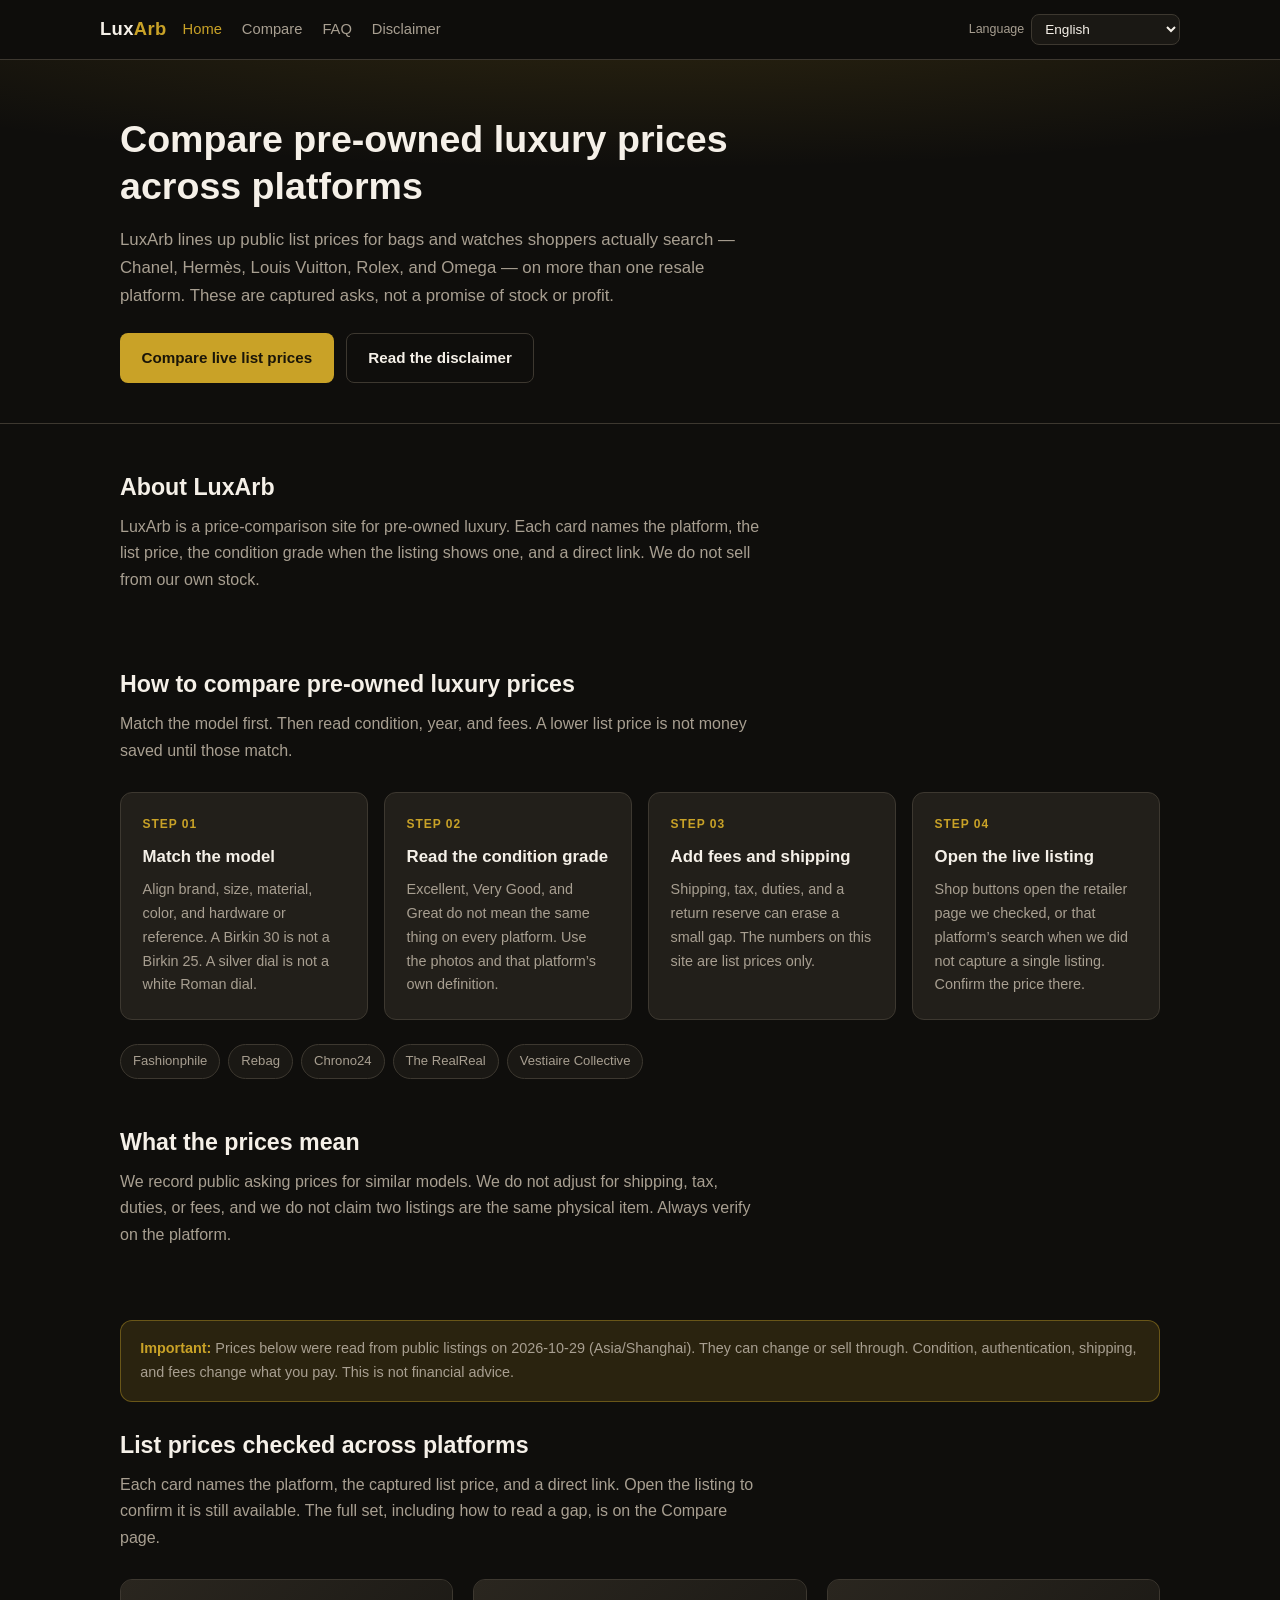
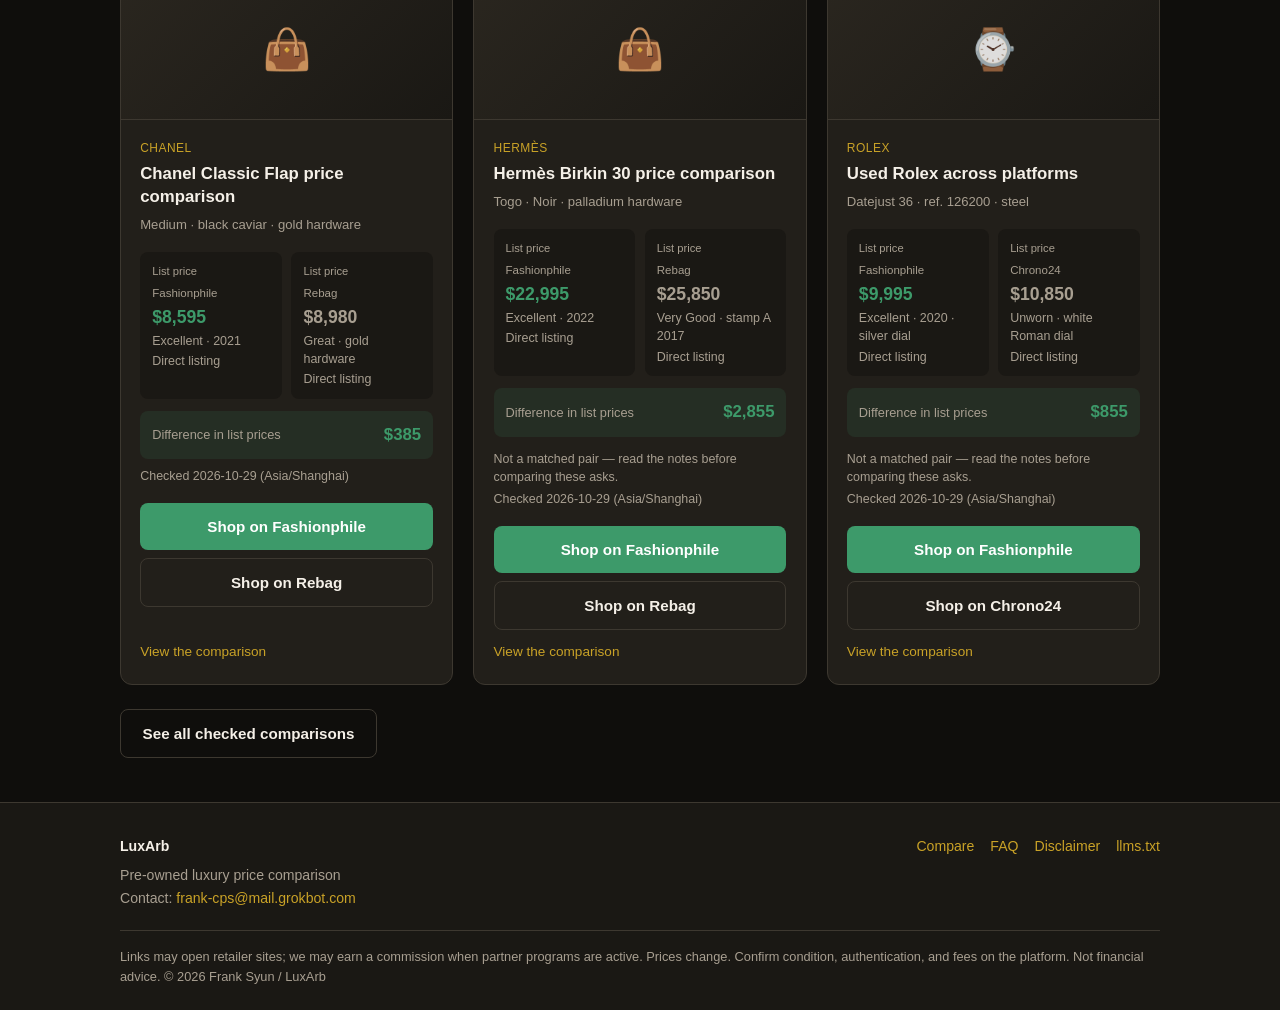
==== index.html @ d5f68ce1 "Replace demo listings with checked public resale prices. Record live asking prices for Chanel, Hermè" ====
<!DOCTYPE html>
<html lang="en">
<head>
  <meta charset="UTF-8" />
  <meta name="viewport" content="width=device-width, initial-scale=1" />
  <title>Compare Pre-Owned Luxury Prices Across Platforms | LuxArb</title>
  <meta data-i18n-title="meta.title.home" />
  <meta name="description" data-i18n-attr="content:meta.desc.home" content="Compare live list prices for pre-owned Chanel, Hermès, Louis Vuitton, Rolex, and Omega across resale platforms. Snapshots only — confirm condition, fees, and stock on the retailer." />
  <link rel="canonical" href="https://getluxarb.com/" />
  <meta property="og:type" content="website" />
  <meta property="og:site_name" content="LuxArb" />
  <meta property="og:locale" content="en_US" />
  <meta property="og:url" content="https://getluxarb.com/" />
  <meta property="og:title" content="Compare Pre-Owned Luxury Prices Across Platforms | LuxArb" />
  <meta property="og:description" content="Compare live list prices for pre-owned Chanel, Hermès, Louis Vuitton, Rolex, and Omega across resale platforms. Snapshots only — confirm condition, fees, and stock on the retailer." />
  <meta name="twitter:card" content="summary" />
  <meta name="twitter:title" content="Compare Pre-Owned Luxury Prices Across Platforms | LuxArb" />
  <meta name="twitter:description" content="Compare live list prices for pre-owned Chanel, Hermès, Louis Vuitton, Rolex, and Omega across resale platforms." />
  <meta name="robots" content="index,follow" />
  <link rel="stylesheet" href="css/styles.css" />
  <script type="application/ld+json">
  {
    "@context": "https://schema.org",
    "@type": "WebSite",
    "name": "LuxArb",
    "url": "https://getluxarb.com/",
    "inLanguage": "en",
    "description": "Compare public list prices for pre-owned luxury bags and watches across resale platforms.",
    "publisher": {
      "@type": "Organization",
      "name": "LuxArb",
      "url": "https://getluxarb.com/",
      "email": "frank-cps@mail.grokbot.com"
    }
  }
  </script>
</head>
<body>
  <header class="site-header">
    <div class="container header-inner">
      <a class="logo" href="index.html">Lux<span>Arb</span></a>
      <nav class="nav" aria-label="Main" data-i18n-attr="aria-label:nav.aria">
        <a href="index.html" class="active" data-i18n="nav.home">Home</a>
        <a href="compare.html" data-i18n="nav.compare">Compare</a>
        <a href="compare.html#faq" data-i18n="nav.faq">FAQ</a>
        <a href="disclaimer.html" data-i18n="nav.disclaimer">Disclaimer</a>
      </nav>
    </div>
  </header>

  <main>
    <section class="hero">
      <div class="container">
        <h1 data-i18n="hero.title">Compare pre-owned luxury prices across platforms</h1>
        <p class="lead" data-i18n="hero.lead">LuxArb lines up public list prices for bags and watches shoppers actually search — Chanel, Hermès, Louis Vuitton, Rolex, and Omega — on more than one resale platform. These are captured asks, not a promise of stock or profit.</p>
        <div class="hero-actions">
          <a class="btn btn-primary" href="compare.html" data-i18n="hero.cta.compare">Compare live list prices</a>
          <a class="btn btn-outline" href="disclaimer.html" data-i18n="hero.cta.disclaimer">Read the disclaimer</a>
        </div>
      </div>
    </section>

    <section class="section">
      <div class="container">
        <h2 class="section-title" data-i18n="about.title">About LuxArb</h2>
        <p class="section-sub" data-i18n="about.body">LuxArb is a price-comparison site for pre-owned luxury. Each card names the platform, the list price, the condition grade when the listing shows one, and a direct link. We do not sell from our own stock.</p>
      </div>
    </section>

    <section class="section" style="padding-top:0">
      <div class="container">
        <h2 class="section-title" data-i18n="how.title">How to compare pre-owned luxury prices</h2>
        <p class="section-sub" data-i18n="how.sub">Match the model first. Then read condition, year, and fees. A lower list price is not money saved until those match.</p>
        <div class="mode-grid">
          <article class="mode-card">
            <div class="step">STEP 01</div>
            <h3 data-i18n="how.s1.title">Match the model</h3>
            <p data-i18n="how.s1.body">Align brand, size, material, color, and hardware or reference. A Birkin 30 is not a Birkin 25. A silver dial is not a white Roman dial.</p>
          </article>
          <article class="mode-card">
            <div class="step">STEP 02</div>
            <h3 data-i18n="how.s2.title">Read the condition grade</h3>
            <p data-i18n="how.s2.body">Excellent, Very Good, and Great do not mean the same thing on every platform. Use the photos and that platform’s own definition.</p>
          </article>
          <article class="mode-card">
            <div class="step">STEP 03</div>
            <h3 data-i18n="how.s3.title">Add fees and shipping</h3>
            <p data-i18n="how.s3.body">Shipping, tax, duties, and a return reserve can erase a small gap. The numbers on this site are list prices only.</p>
          </article>
          <article class="mode-card">
            <div class="step">STEP 04</div>
            <h3 data-i18n="how.s4.title">Open the live listing</h3>
            <p data-i18n="how.s4.body">Shop buttons open the retailer page we checked, or that platform’s search when we did not capture a single listing. Confirm the price there.</p>
          </article>
        </div>
        <div class="platforms" aria-label="Platforms covered" data-i18n-attr="aria-label:platforms.aria">
          <span class="platform-tag">Fashionphile</span>
          <span class="platform-tag">Rebag</span>
          <span class="platform-tag">Chrono24</span>
          <span class="platform-tag">The RealReal</span>
          <span class="platform-tag">Vestiaire Collective</span>
        </div>
      </div>
    </section>

    <section class="section" style="padding-top:0">
      <div class="container">
        <h2 class="section-title" data-i18n="method.title">What the prices mean</h2>
        <p class="section-sub" data-i18n="method.body">We record public asking prices for similar models. We do not adjust for shipping, tax, duties, or fees, and we do not claim two listings are the same physical item. Always verify on the platform.</p>
      </div>
    </section>

    <section class="section" style="padding-top:0">
      <div class="container">
        <div class="alert">
          <strong data-i18n="alert.important">Important:</strong>
          <span data-i18n="alert.home"> Prices below were read from public listings on 2026-10-29 (Asia/Shanghai). They can change or sell through. Condition, authentication, shipping, and fees change what you pay. This is not financial advice.</span>
        </div>
        <h2 class="section-title" data-i18n="featured.title">List prices checked across platforms</h2>
        <p class="section-sub" data-i18n="featured.sub">Each card names the platform, the captured list price, and a direct link. Open the listing to confirm it is still available. The full set, including how to read a gap, is on the Compare page.</p>
        <div class="cards">
          <article class="card">
            <div class="card-visual"><span class="icon-label" aria-hidden="true">👜</span></div>
            <div class="card-body">
              <div class="card-brand">Chanel</div>
              <h3>Chanel Classic Flap price comparison</h3>
              <p class="card-meta">Medium · black caviar · gold hardware</p>
              <div class="price-row">
                <div class="price-box low">
                  <div class="label" data-i18n="label.listPrice">List price</div>
                  <div class="platform">Fashionphile</div>
                  <div class="amount">$8,595</div>
                  <div class="offer-meta">Excellent · 2021</div>
                  <div class="offer-kind" data-i18n="label.direct">Direct listing</div>
                </div>
                <div class="price-box high">
                  <div class="label" data-i18n="label.listPrice">List price</div>
                  <div class="platform">Rebag</div>
                  <div class="amount">$8,980</div>
                  <div class="offer-meta">Great · gold hardware</div>
                  <div class="offer-kind" data-i18n="label.direct">Direct listing</div>
                </div>
              </div>
              <div class="spread">
                <span class="spread-label" data-i18n="label.spread">Difference in list prices</span>
                <span class="spread-val">$385</span>
              </div>
              <p class="verified"><span data-i18n="label.checked">Checked</span> 2026-10-29 (Asia/Shanghai)</p>
              <div class="btn-stack">
                <a class="btn btn-cta js-outbound" data-offer="chanel-fashionphile" data-platform="fashionphile" href="https://www.fashionphile.com/products/chanel-caviar-quilted-medium-double-flap-black-1970317" rel="sponsored noopener noreferrer" target="_blank" data-i18n="cta.fashionphile">Shop on Fashionphile</a>
                <a class="btn btn-outline js-outbound" data-offer="chanel-rebag" data-platform="rebag" href="https://shop.rebag.com/products/handbags-chanel-classic-double-flap-bag-quilted-caviar-medium4212783" rel="sponsored noopener noreferrer" target="_blank" data-i18n="cta.rebag">Shop on Rebag</a>
              </div>
              <p class="card-footer-link"><a href="product-chanel-flap.html" data-i18n="card.details">View the comparison</a></p>
            </div>
          </article>

          <article class="card">
            <div class="card-visual"><span class="icon-label" aria-hidden="true">👜</span></div>
            <div class="card-body">
              <div class="card-brand">Hermès</div>
              <h3>Hermès Birkin 30 price comparison</h3>
              <p class="card-meta">Togo · Noir · palladium hardware</p>
              <div class="price-row">
                <div class="price-box low">
                  <div class="label" data-i18n="label.listPrice">List price</div>
                  <div class="platform">Fashionphile</div>
                  <div class="amount">$22,995</div>
                  <div class="offer-meta">Excellent · 2022</div>
                  <div class="offer-kind" data-i18n="label.direct">Direct listing</div>
                </div>
                <div class="price-box high">
                  <div class="label" data-i18n="label.listPrice">List price</div>
                  <div class="platform">Rebag</div>
                  <div class="amount">$25,850</div>
                  <div class="offer-meta">Very Good · stamp A 2017</div>
                  <div class="offer-kind" data-i18n="label.direct">Direct listing</div>
                </div>
              </div>
              <div class="spread">
                <span class="spread-label" data-i18n="label.spread">Difference in list prices</span>
                <span class="spread-val">$2,855</span>
              </div>
              <p class="match-note" data-i18n="label.notMatched">Not a matched pair — read the notes before comparing these asks.</p>
              <p class="verified"><span data-i18n="label.checked">Checked</span> 2026-10-29 (Asia/Shanghai)</p>
              <div class="btn-stack">
                <a class="btn btn-cta js-outbound" data-offer="birkin-fashionphile" data-platform="fashionphile" href="https://www.fashionphile.com/products/hermes-togo-birkin-30-black-1918032" rel="sponsored noopener noreferrer" target="_blank" data-i18n="cta.fashionphile">Shop on Fashionphile</a>
                <a class="btn btn-outline js-outbound" data-offer="birkin-rebag" data-platform="rebag" href="https://shop.rebag.com/products/handbags-hermes-birkin-handbag-black-togo-with-palladium-hardware-304375161" rel="sponsored noopener noreferrer" target="_blank" data-i18n="cta.rebag">Shop on Rebag</a>
              </div>
              <p class="card-footer-link"><a href="product-hermes-birkin.html" data-i18n="card.details">View the comparison</a></p>
            </div>
          </article>

          <article class="card">
            <div class="card-visual"><span class="icon-label" aria-hidden="true">⌚</span></div>
            <div class="card-body">
              <div class="card-brand">Rolex</div>
              <h3>Used Rolex across platforms</h3>
              <p class="card-meta">Datejust 36 · ref. 126200 · steel</p>
              <div class="price-row">
                <div class="price-box low">
                  <div class="label" data-i18n="label.listPrice">List price</div>
                  <div class="platform">Fashionphile</div>
                  <div class="amount">$9,995</div>
                  <div class="offer-meta">Excellent · 2020 · silver dial</div>
                  <div class="offer-kind" data-i18n="label.direct">Direct listing</div>
                </div>
                <div class="price-box high">
                  <div class="label" data-i18n="label.listPrice">List price</div>
                  <div class="platform">Chrono24</div>
                  <div class="amount">$10,850</div>
                  <div class="offer-meta">Unworn · white Roman dial</div>
                  <div class="offer-kind" data-i18n="label.direct">Direct listing</div>
                </div>
              </div>
              <div class="spread">
                <span class="spread-label" data-i18n="label.spread">Difference in list prices</span>
                <span class="spread-val">$855</span>
              </div>
              <p class="match-note" data-i18n="label.notMatched">Not a matched pair — read the notes before comparing these asks.</p>
              <p class="verified"><span data-i18n="label.checked">Checked</span> 2026-10-29 (Asia/Shanghai)</p>
              <div class="btn-stack">
                <a class="btn btn-cta js-outbound" data-offer="datejust-fashionphile" data-platform="fashionphile" href="https://www.fashionphile.com/products/rolex-stainless-steel-36mm-oyster-perpetual-datejust-watch-silver-126200-1918093" rel="sponsored noopener noreferrer" target="_blank" data-i18n="cta.fashionphile">Shop on Fashionphile</a>
                <a class="btn btn-outline js-outbound" data-offer="datejust-chrono24" data-platform="chrono24" href="https://www.chrono24.com/rolex/rolex-datejust-36mm-stainless-steel-smooth-bezel-white-roman-dial-jubilee-bracelet-126200--id25822328.htm" rel="sponsored noopener noreferrer" target="_blank" data-i18n="cta.chrono24">Shop on Chrono24</a>
              </div>
              <p class="card-footer-link"><a href="product-rolex-dj.html" data-i18n="card.details">View the comparison</a></p>
            </div>
          </article>
        </div>
        <p style="margin-top:1.5rem"><a class="btn btn-outline" href="compare.html" data-i18n="see.all">See all checked comparisons</a></p>
      </div>
    </section>
  </main>

  <footer class="site-footer">
    <div class="container">
      <div class="footer-inner">
        <div>
          <div class="footer-brand">LuxArb</div>
          <p data-i18n="footer.tagline">Pre-owned luxury price comparison</p>
          <p><span data-i18n="footer.contact">Contact:</span> <a href="mailto:frank-cps@mail.grokbot.com">frank-cps@mail.grokbot.com</a></p>
        </div>
        <div class="footer-links">
          <a href="compare.html" data-i18n="footer.compare">Compare</a>
          <a href="compare.html#faq" data-i18n="nav.faq">FAQ</a>
          <a href="disclaimer.html" data-i18n="footer.disclaimer">Disclaimer</a>
          <a href="llms.txt">llms.txt</a>
        </div>
      </div>
      <p class="footer-note">
        <span id="footer-disclosure" data-i18n="footer.note">Links may open retailer sites; we may earn a commission when partner programs are active. Prices change. Confirm condition, authentication, and fees on the platform. Not financial advice.</span>
        © <span id="year">2026</span> Frank Syun / LuxArb
      </p>
    </div>
  </footer>
  <script src="js/i18n-refresh.js"></script>
  <script src="js/i18n.js"></script>
  <script src="js/affiliates.js"></script>
  <script src="js/catalog.js"></script>
  <script src="js/main.js"></script>
</body>
</html>
---- css/styles.css ----
:root {
  --bg: #0f0e0c;
  --bg-elevated: #1a1814;
  --bg-card: #221f1a;
  --border: #3d3830;
  --text: #f5f0e8;
  --text-muted: #a89f91;
  --accent: #c9a227;
  --accent-hover: #e0b83a;
  --green: #3d9a6a;
  --green-bg: rgba(61, 154, 106, 0.12);
  --red-soft: #c45c4a;
  --warn-bg: rgba(201, 162, 39, 0.15);
  --radius: 12px;
  --font: "Segoe UI", "PingFang SC", "Hiragino Sans GB", "Microsoft YaHei", sans-serif;
  --max: 1080px;
}

*, *::before, *::after { box-sizing: border-box; margin: 0; padding: 0; }

html { scroll-behavior: smooth; }

body {
  font-family: var(--font);
  background: var(--bg);
  color: var(--text);
  line-height: 1.65;
  min-height: 100vh;
  display: flex;
  flex-direction: column;
}

a { color: var(--accent); text-decoration: none; }
a:hover { color: var(--accent-hover); text-decoration: underline; }

img { max-width: 100%; height: auto; }

.container {
  width: 100%;
  max-width: var(--max);
  margin: 0 auto;
  padding: 0 1.25rem;
}

/* Header */
.site-header {
  border-bottom: 1px solid var(--border);
  background: rgba(15, 14, 12, 0.92);
  backdrop-filter: blur(8px);
  position: sticky;
  top: 0;
  z-index: 100;
}

.header-inner {
  display: flex;
  align-items: center;
  justify-content: space-between;
  padding: 0.9rem 0;
  gap: 1rem;
  flex-wrap: wrap;
}

.logo {
  font-size: 1.15rem;
  font-weight: 700;
  color: var(--text);
  letter-spacing: 0.02em;
  text-decoration: none;
}
.logo span { color: var(--accent); }
.logo:hover { text-decoration: none; color: var(--text); }

.nav { display: flex; gap: 1.25rem; flex-wrap: wrap; }
.nav a {
  color: var(--text-muted);
  font-size: 0.92rem;
  text-decoration: none;
}
.nav a:hover, .nav a.active { color: var(--accent); }

.badge-demo {
  display: inline-block;
  font-size: 0.7rem;
  font-weight: 600;
  text-transform: uppercase;
  letter-spacing: 0.06em;
  background: var(--warn-bg);
  color: var(--accent);
  border: 1px solid var(--accent);
  padding: 0.15rem 0.5rem;
  border-radius: 4px;
  vertical-align: middle;
}

/* Hero */
.hero {
  padding: 3.5rem 0 2.5rem;
  border-bottom: 1px solid var(--border);
  background:
    radial-gradient(ellipse 80% 50% at 50% -20%, rgba(201, 162, 39, 0.18), transparent);
}

.hero h1 {
  font-size: clamp(1.6rem, 4vw, 2.35rem);
  font-weight: 700;
  line-height: 1.25;
  margin-bottom: 1rem;
  max-width: 18em;
}

.hero .lead {
  color: var(--text-muted);
  font-size: 1.05rem;
  max-width: 38em;
  margin-bottom: 1.5rem;
}

.hero-actions {
  display: flex;
  gap: 0.75rem;
  flex-wrap: wrap;
}

.btn {
  display: inline-flex;
  align-items: center;
  justify-content: center;
  gap: 0.4rem;
  padding: 0.7rem 1.35rem;
  border-radius: 8px;
  font-size: 0.95rem;
  font-weight: 600;
  border: none;
  cursor: pointer;
  text-decoration: none;
  transition: background 0.15s, color 0.15s, border-color 0.15s;
}
.btn:hover { text-decoration: none; }

.btn-primary {
  background: var(--accent);
  color: #1a1508;
}
.btn-primary:hover {
  background: var(--accent-hover);
  color: #1a1508;
}

.btn-outline {
  background: transparent;
  color: var(--text);
  border: 1px solid var(--border);
}
.btn-outline:hover {
  border-color: var(--accent);
  color: var(--accent);
}

.btn-cta {
  background: var(--green);
  color: #fff;
  width: 100%;
  margin-top: 0.75rem;
}
.btn-cta:hover { background: #4bb07a; color: #fff; }

/* Sections */
.section { padding: 2.75rem 0; }
.section-title {
  font-size: 1.45rem;
  margin-bottom: 0.5rem;
}
.section-sub {
  color: var(--text-muted);
  margin-bottom: 1.75rem;
  max-width: 40em;
}

.mode-grid {
  display: grid;
  grid-template-columns: repeat(auto-fit, minmax(220px, 1fr));
  gap: 1rem;
}

.mode-card {
  background: var(--bg-card);
  border: 1px solid var(--border);
  border-radius: var(--radius);
  padding: 1.35rem;
}
.mode-card .step {
  color: var(--accent);
  font-size: 0.75rem;
  font-weight: 700;
  letter-spacing: 0.08em;
  margin-bottom: 0.5rem;
}
.mode-card h3 {
  font-size: 1.05rem;
  margin-bottom: 0.5rem;
}
.mode-card p {
  color: var(--text-muted);
  font-size: 0.9rem;
}

.platforms {
  display: flex;
  flex-wrap: wrap;
  gap: 0.5rem;
  margin-top: 1.5rem;
}
.platform-tag {
  background: var(--bg-elevated);
  border: 1px solid var(--border);
  padding: 0.35rem 0.75rem;
  border-radius: 999px;
  font-size: 0.82rem;
  color: var(--text-muted);
}

/* Alert / disclaimer banner */
.alert {
  background: var(--warn-bg);
  border: 1px solid rgba(201, 162, 39, 0.4);
  border-radius: var(--radius);
  padding: 1rem 1.2rem;
  font-size: 0.9rem;
  color: var(--text-muted);
  margin-bottom: 1.5rem;
}
.alert strong { color: var(--accent); }

/* Product cards */
.cards {
  display: grid;
  grid-template-columns: repeat(auto-fill, minmax(300px, 1fr));
  gap: 1.25rem;
}

.card {
  background: var(--bg-card);
  border: 1px solid var(--border);
  border-radius: var(--radius);
  overflow: hidden;
  display: flex;
  flex-direction: column;
  transition: border-color 0.15s;
}
.card:hover { border-color: rgba(201, 162, 39, 0.5); }

.card-visual {
  height: 140px;
  background: linear-gradient(135deg, #2a261f 0%, #1a1814 100%);
  display: flex;
  align-items: center;
  justify-content: center;
  position: relative;
  border-bottom: 1px solid var(--border);
}
.card-visual .icon-label {
  font-size: 2.5rem;
  opacity: 0.85;
}
.card-visual .badge-demo {
  position: absolute;
  top: 0.75rem;
  left: 0.75rem;
}

.card-body {
  padding: 1.2rem;
  flex: 1;
  display: flex;
  flex-direction: column;
}

.card-brand {
  font-size: 0.75rem;
  color: var(--accent);
  letter-spacing: 0.04em;
  text-transform: uppercase;
  margin-bottom: 0.25rem;
}

.card h3 {
  font-size: 1.05rem;
  margin-bottom: 0.35rem;
  line-height: 1.35;
}

.card-meta {
  font-size: 0.82rem;
  color: var(--text-muted);
  margin-bottom: 1rem;
}

.price-row {
  display: grid;
  grid-template-columns: 1fr 1fr;
  gap: 0.6rem;
  margin-bottom: 0.75rem;
}

.price-box {
  background: var(--bg-elevated);
  border-radius: 8px;
  padding: 0.65rem 0.75rem;
}
.price-box .label {
  font-size: 0.7rem;
  color: var(--text-muted);
  margin-bottom: 0.2rem;
}
.price-box .platform {
  font-size: 0.72rem;
  color: var(--text-muted);
}
.price-box .amount {
  font-size: 1.1rem;
  font-weight: 700;
}
.price-box.low .amount { color: var(--green); }
.price-box.high .amount { color: var(--text-muted); }

.spread {
  background: var(--green-bg);
  border-radius: 8px;
  padding: 0.65rem 0.75rem;
  margin-bottom: 0.5rem;
  display: flex;
  justify-content: space-between;
  align-items: center;
  flex-wrap: wrap;
  gap: 0.35rem;
}
.spread .spread-label {
  font-size: 0.8rem;
  color: var(--text-muted);
}
.spread .spread-val {
  font-weight: 700;
  color: var(--green);
  font-size: 1.05rem;
}

.cps-note {
  font-size: 0.78rem;
  color: var(--text-muted);
  margin-bottom: 0.25rem;
}

.card-footer-link {
  margin-top: auto;
  padding-top: 0.5rem;
}
.card-footer-link a {
  font-size: 0.85rem;
}

/* Detail page */
.detail-layout {
  display: grid;
  grid-template-columns: 1fr;
  gap: 1.5rem;
}
@media (min-width: 768px) {
  .detail-layout {
    grid-template-columns: 1fr 1.2fr;
  }
}

.detail-visual {
  background: var(--bg-card);
  border: 1px solid var(--border);
  border-radius: var(--radius);
  min-height: 260px;
  display: flex;
  align-items: center;
  justify-content: center;
  font-size: 5rem;
  position: relative;
}
.detail-visual .badge-demo {
  position: absolute;
  top: 1rem;
  left: 1rem;
}

.detail-info h1 {
  font-size: 1.5rem;
  margin: 0.5rem 0 0.75rem;
}

.compare-table {
  width: 100%;
  border-collapse: collapse;
  margin: 1.25rem 0;
  font-size: 0.92rem;
}
.compare-table th,
.compare-table td {
  text-align: left;
  padding: 0.65rem 0.75rem;
  border-bottom: 1px solid var(--border);
}
.compare-table th {
  color: var(--text-muted);
  font-weight: 500;
  font-size: 0.8rem;
}
.compare-table .highlight { color: var(--green); font-weight: 700; }

.breadcrumb {
  font-size: 0.85rem;
  color: var(--text-muted);
  margin-bottom: 1.25rem;
}
.breadcrumb a { color: var(--text-muted); }
.breadcrumb a:hover { color: var(--accent); }

/* Disclaimer page */
.prose {
  max-width: 42em;
}
.prose h1 { font-size: 1.75rem; margin-bottom: 1rem; }
.prose h2 {
  font-size: 1.2rem;
  margin: 1.75rem 0 0.65rem;
  color: var(--accent);
}
.prose p, .prose li {
  color: var(--text-muted);
  margin-bottom: 0.75rem;
}
.prose ul { padding-left: 1.25rem; margin-bottom: 1rem; }
.prose li { margin-bottom: 0.4rem; }

/* Footer */
.site-footer {
  margin-top: auto;
  border-top: 1px solid var(--border);
  background: var(--bg-elevated);
  padding: 2rem 0 1.5rem;
  font-size: 0.88rem;
  color: var(--text-muted);
}
.footer-inner {
  display: flex;
  flex-wrap: wrap;
  gap: 1.5rem;
  justify-content: space-between;
}
.footer-brand { font-weight: 600; color: var(--text); margin-bottom: 0.35rem; }
.footer-links { display: flex; gap: 1rem; flex-wrap: wrap; }
.footer-note {
  margin-top: 1.25rem;
  padding-top: 1rem;
  border-top: 1px solid var(--border);
  font-size: 0.8rem;
  line-height: 1.5;
}

.page-header {
  padding: 2rem 0 0.5rem;
}
.page-header h1 {
  font-size: 1.75rem;
  margin-bottom: 0.4rem;
}
.page-header p { color: var(--text-muted); }


/* Language switcher */
.lang-switcher {
  display: flex;
  align-items: center;
  gap: 0.45rem;
  margin-left: auto;
}
.lang-switcher-label {
  font-size: 0.78rem;
  color: var(--text-muted);
  white-space: nowrap;
}
.lang-switcher select {
  background: var(--bg-elevated);
  color: var(--text);
  border: 1px solid var(--border);
  border-radius: 8px;
  padding: 0.35rem 0.55rem;
  font-size: 0.85rem;
  max-width: 11rem;
  cursor: pointer;
}
.lang-switcher select:focus {
  outline: 1px solid var(--accent);
  border-color: var(--accent);
}

@media (max-width: 720px) {
  .header-inner { align-items: flex-start; }
  .lang-switcher { width: 100%; margin-left: 0; justify-content: flex-end; }
}

/* Unused toast hook kept so older layouts do not break if reintroduced */
.toast {
  position: fixed;
  left: 50%;
  bottom: 1.5rem;
  transform: translateX(-50%) translateY(120%);
  background: var(--bg-card);
  color: var(--text);
  border: 1px solid var(--accent);
  border-radius: 10px;
  padding: 0.85rem 1.2rem;
  font-size: 0.92rem;
  max-width: min(92vw, 420px);
  box-shadow: 0 12px 40px rgba(0,0,0,0.45);
  z-index: 200;
  opacity: 0;
  transition: transform 0.25s ease, opacity 0.25s ease;
  pointer-events: none;
}
.toast.toast-show {
  transform: translateX(-50%) translateY(0);
  opacity: 1;
}

/* RTL */
html[dir="rtl"] body { direction: rtl; }
html[dir="rtl"] .nav { flex-direction: row-reverse; }
html[dir="rtl"] .header-inner { flex-direction: row-reverse; }
html[dir="rtl"] .lang-switcher { margin-left: 0; margin-right: auto; }
html[dir="rtl"] .price-row,
html[dir="rtl"] .mode-grid,
html[dir="rtl"] .cards { direction: rtl; }
html[dir="rtl"] .breadcrumb { direction: rtl; }
html[dir="rtl"] .prose ul { padding-left: 0; padding-right: 1.25rem; }
html[dir="rtl"] .footer-inner { direction: rtl; }
html[dir="rtl"] .spread { flex-direction: row-reverse; }
html[dir="rtl"] .card-visual .badge-demo,
html[dir="rtl"] .detail-visual .badge-demo {
  left: auto;
  right: 0.75rem;
}

/* Hide legacy cps-note if any remain */
.cps-note { display: none; }

.offer-meta,
.offer-kind,
.verified,
.match-note,
.source-line {
  font-size: 0.78rem;
  color: var(--text-muted);
  line-height: 1.45;
}
.offer-kind { margin-top: 0.15rem; }
.match-note { margin: 0.35rem 0 0.25rem; }
.verified { margin-bottom: 0.35rem; }
.source-line { margin-top: 0.65rem; }

.btn-stack {
  display: flex;
  flex-direction: column;
  gap: 0.45rem;
  margin-top: 0.75rem;
}
.btn-stack .btn { width: 100%; margin-top: 0; }

.guide-block {
  background: var(--bg-card);
  border: 1px solid var(--border);
  border-radius: var(--radius);
  padding: 1.15rem 1.2rem;
  margin-bottom: 0.85rem;
}
.guide-block h3 { font-size: 1.05rem; margin-bottom: 0.4rem; }
.guide-block p { color: var(--text-muted); font-size: 0.92rem; }

.faq-list { display: flex; flex-direction: column; gap: 0.65rem; }
.faq-list details {
  background: var(--bg-card);
  border: 1px solid var(--border);
  border-radius: 10px;
  padding: 0.85rem 1rem;
}
.faq-list summary {
  cursor: pointer;
  font-weight: 650;
  color: var(--text);
}
.faq-list details p {
  color: var(--text-muted);
  margin-top: 0.55rem;
  font-size: 0.92rem;
}

.related-links {
  display: flex;
  flex-wrap: wrap;
  gap: 0.75rem 1rem;
  margin-top: 1.25rem;
  font-size: 0.88rem;
}

.prose h3 {
  font-size: 1.05rem;
  margin: 1.25rem 0 0.4rem;
  color: var(--text);
}
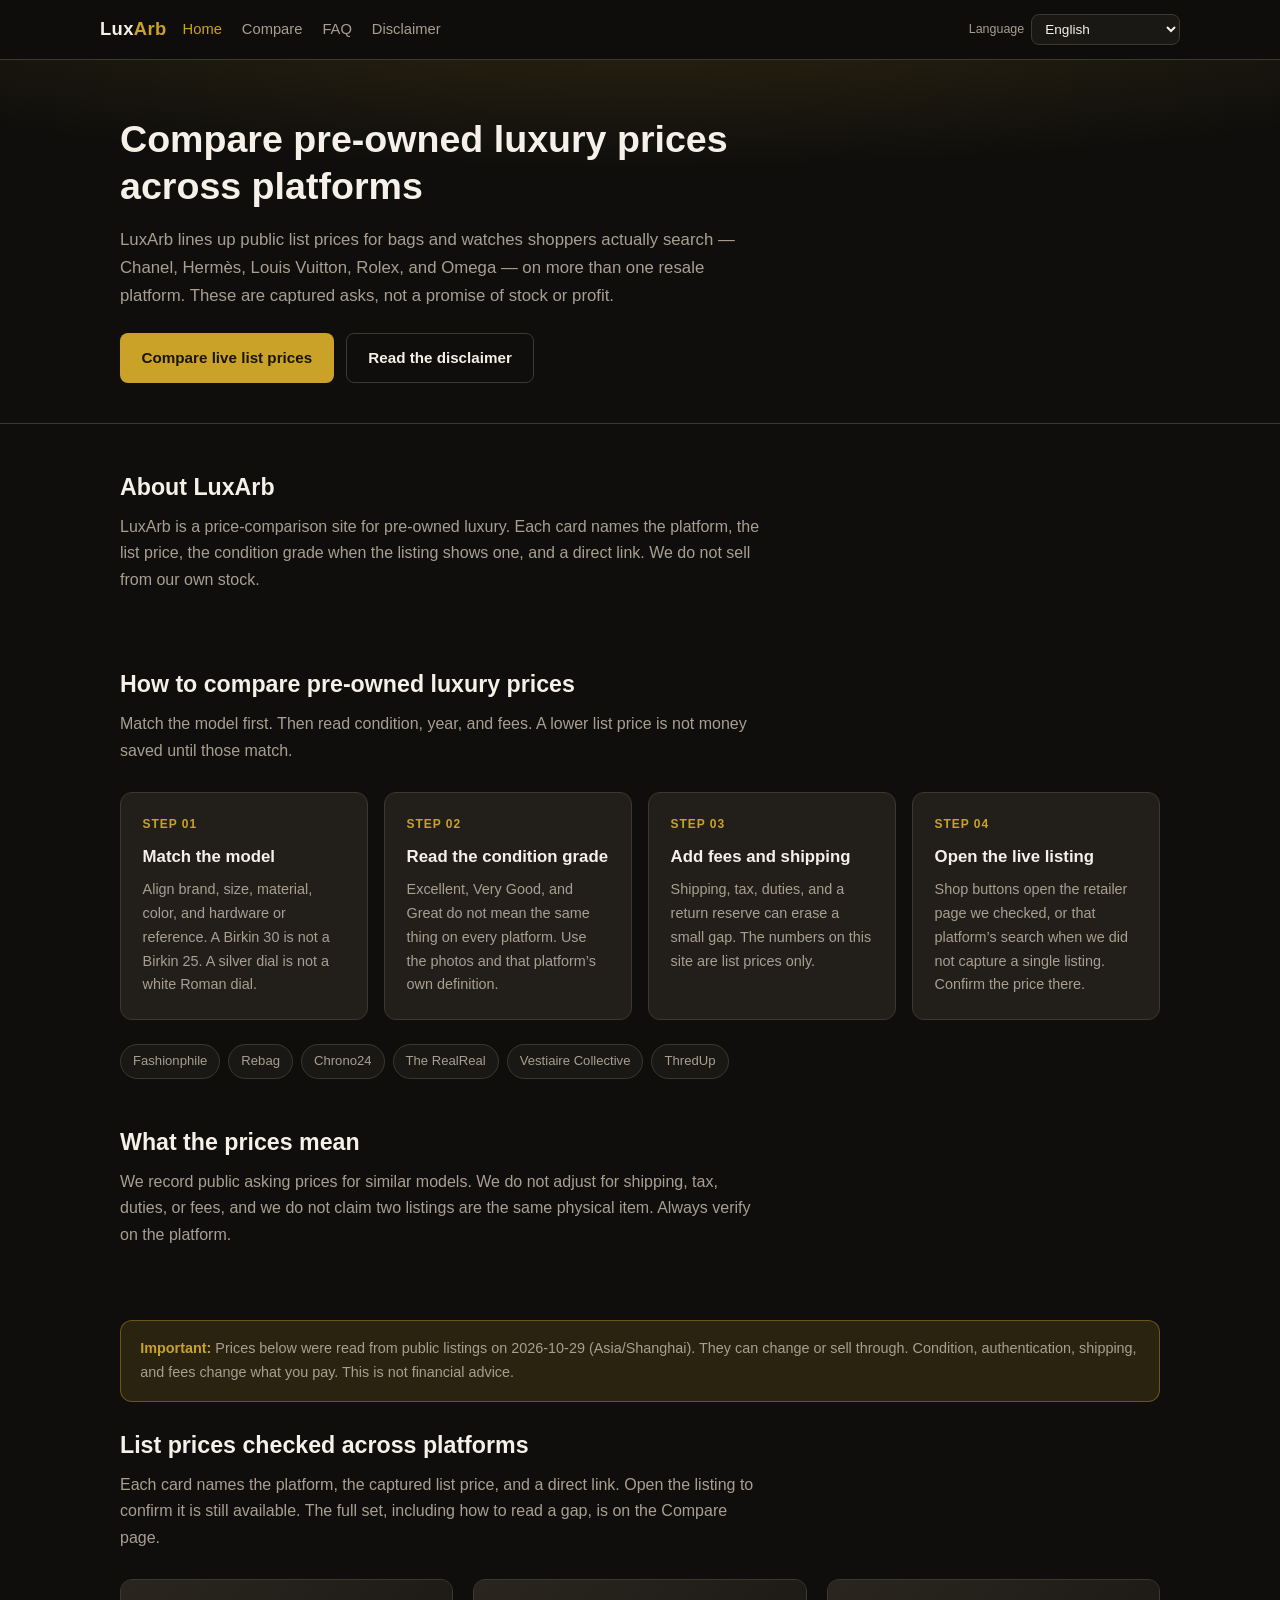
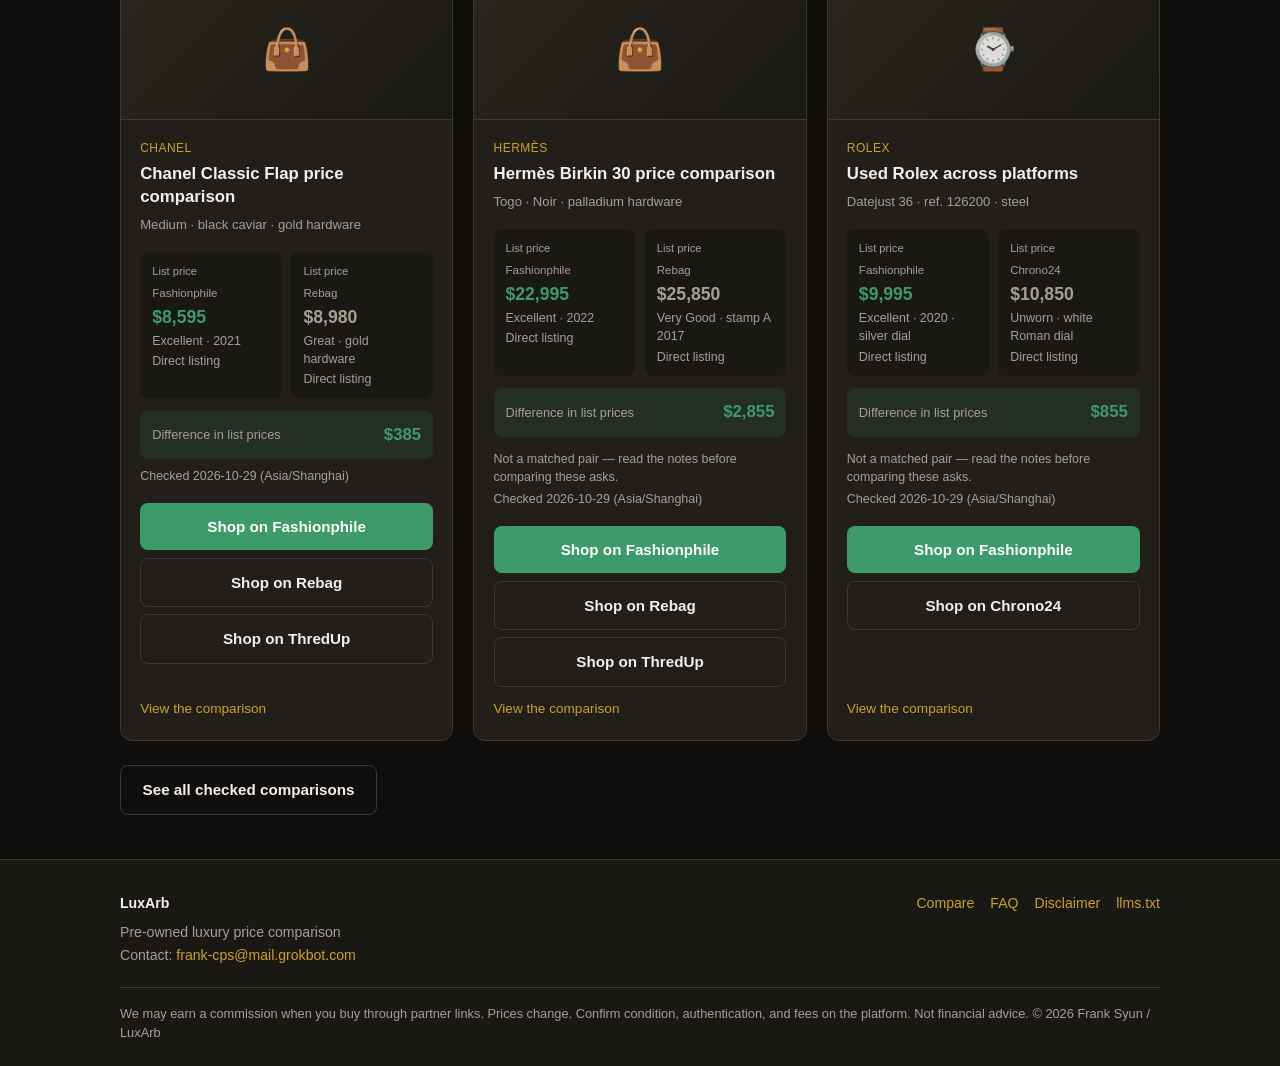
==== commit f455af77: "Add Shop on ThredUp buttons on handbag cards. Buttons use data-platform="thredup" so main.js points " ====
--- a/index.html
+++ b/index.html
@@ -6,6 +6,7 @@
   <title>Compare Pre-Owned Luxury Prices Across Platforms | LuxArb</title>
   <meta data-i18n-title="meta.title.home" />
   <meta name="description" data-i18n-attr="content:meta.desc.home" content="Compare live list prices for pre-owned Chanel, Hermès, Louis Vuitton, Rolex, and Omega across resale platforms. Snapshots only — confirm condition, fees, and stock on the retailer." />
+  <meta name="fo-verify" content="dd69dd7d-264a-4a37-8941-44443f92b0c6" />
   <link rel="canonical" href="https://getluxarb.com/" />
   <meta property="og:type" content="website" />
   <meta property="og:site_name" content="LuxArb" />
@@ -99,6 +100,7 @@
           <span class="platform-tag">Chrono24</span>
           <span class="platform-tag">The RealReal</span>
           <span class="platform-tag">Vestiaire Collective</span>
+          <span class="platform-tag">ThredUp</span>
         </div>
       </div>
     </section>
@@ -149,6 +151,7 @@
               <div class="btn-stack">
                 <a class="btn btn-cta js-outbound" data-offer="chanel-fashionphile" data-platform="fashionphile" href="https://www.fashionphile.com/products/chanel-caviar-quilted-medium-double-flap-black-1970317" rel="sponsored noopener noreferrer" target="_blank" data-i18n="cta.fashionphile">Shop on Fashionphile</a>
                 <a class="btn btn-outline js-outbound" data-offer="chanel-rebag" data-platform="rebag" href="https://shop.rebag.com/products/handbags-chanel-classic-double-flap-bag-quilted-caviar-medium4212783" rel="sponsored noopener noreferrer" target="_blank" data-i18n="cta.rebag">Shop on Rebag</a>
+                <a class="btn btn-outline js-outbound" data-platform="thredup" href="https://www.thredup.com/products?search_text=Chanel%20Classic%20Flap" rel="sponsored noopener noreferrer" target="_blank" data-i18n="cta.thredup">Shop on ThredUp</a>
               </div>
               <p class="card-footer-link"><a href="product-chanel-flap.html" data-i18n="card.details">View the comparison</a></p>
             </div>
@@ -185,6 +188,7 @@
               <div class="btn-stack">
                 <a class="btn btn-cta js-outbound" data-offer="birkin-fashionphile" data-platform="fashionphile" href="https://www.fashionphile.com/products/hermes-togo-birkin-30-black-1918032" rel="sponsored noopener noreferrer" target="_blank" data-i18n="cta.fashionphile">Shop on Fashionphile</a>
                 <a class="btn btn-outline js-outbound" data-offer="birkin-rebag" data-platform="rebag" href="https://shop.rebag.com/products/handbags-hermes-birkin-handbag-black-togo-with-palladium-hardware-304375161" rel="sponsored noopener noreferrer" target="_blank" data-i18n="cta.rebag">Shop on Rebag</a>
+                <a class="btn btn-outline js-outbound" data-platform="thredup" href="https://www.thredup.com/products?search_text=Hermes%20Birkin" rel="sponsored noopener noreferrer" target="_blank" data-i18n="cta.thredup">Shop on ThredUp</a>
               </div>
               <p class="card-footer-link"><a href="product-hermes-birkin.html" data-i18n="card.details">View the comparison</a></p>
             </div>
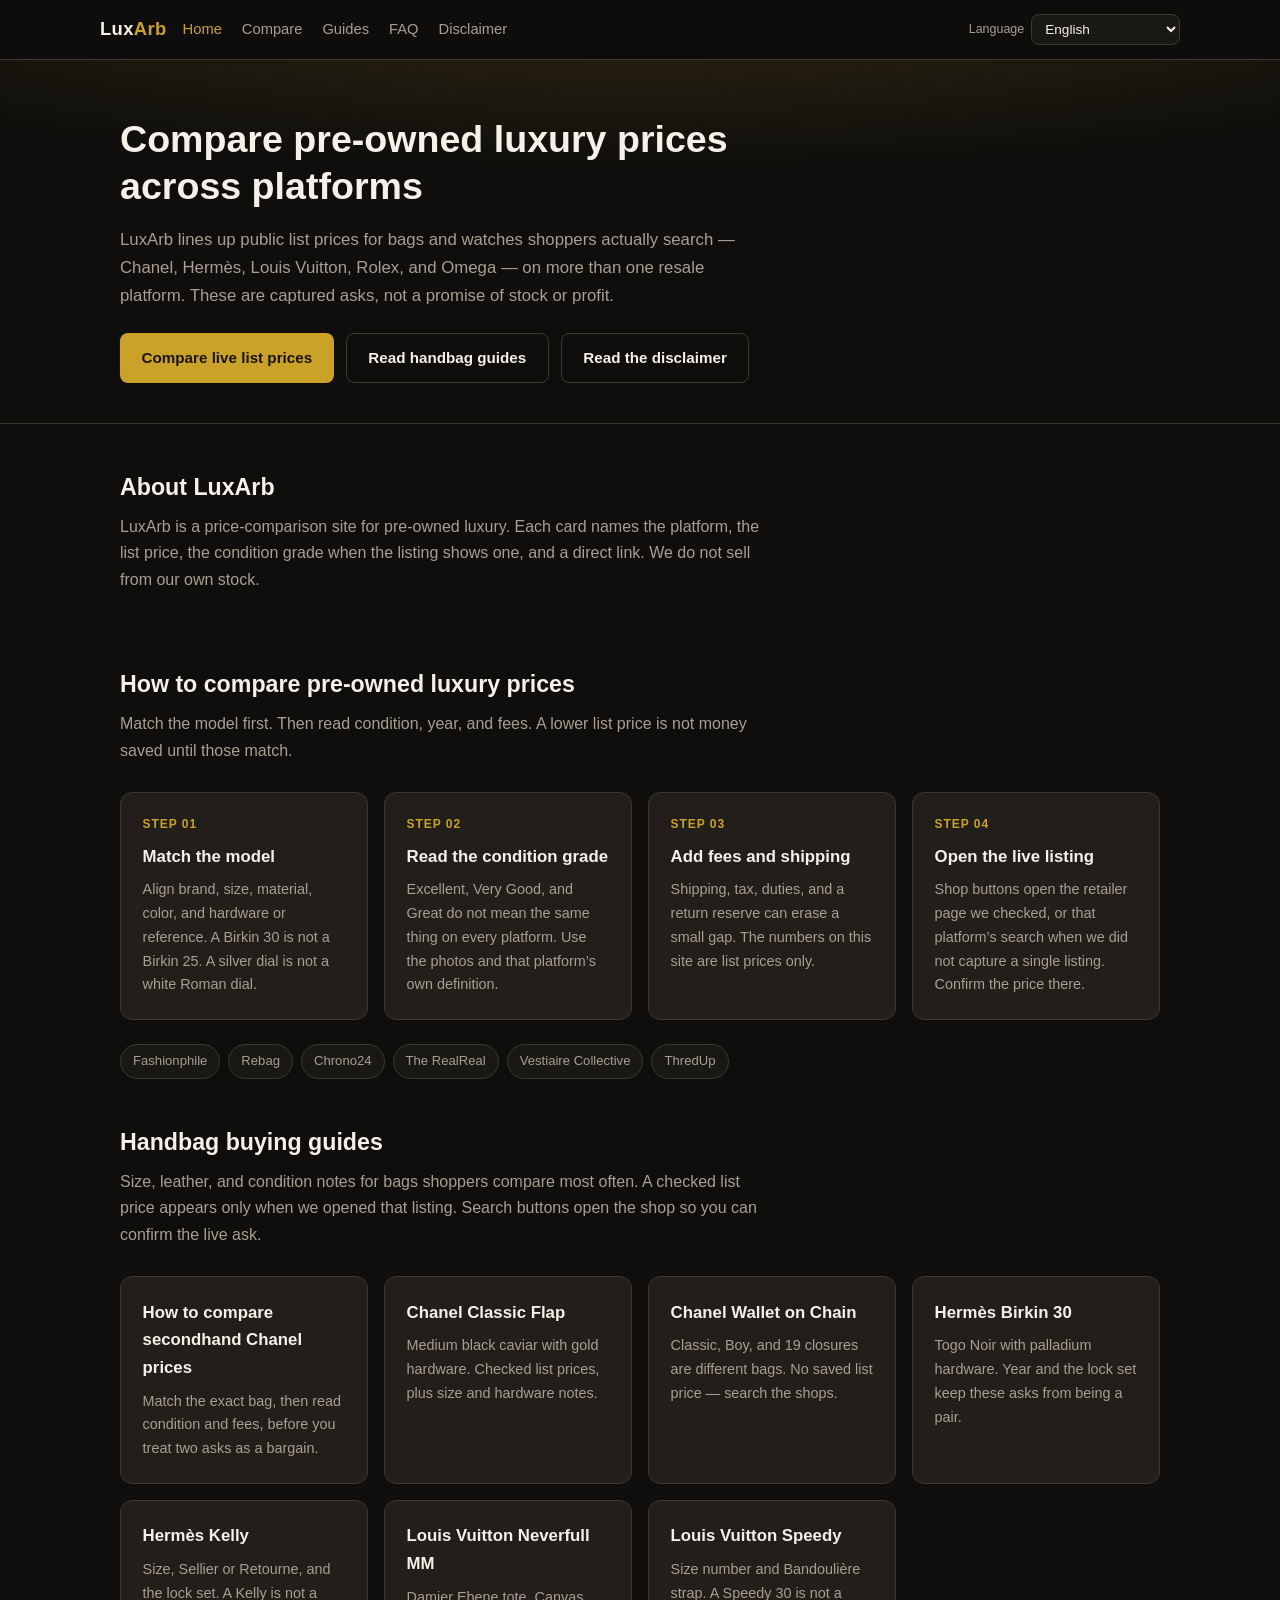
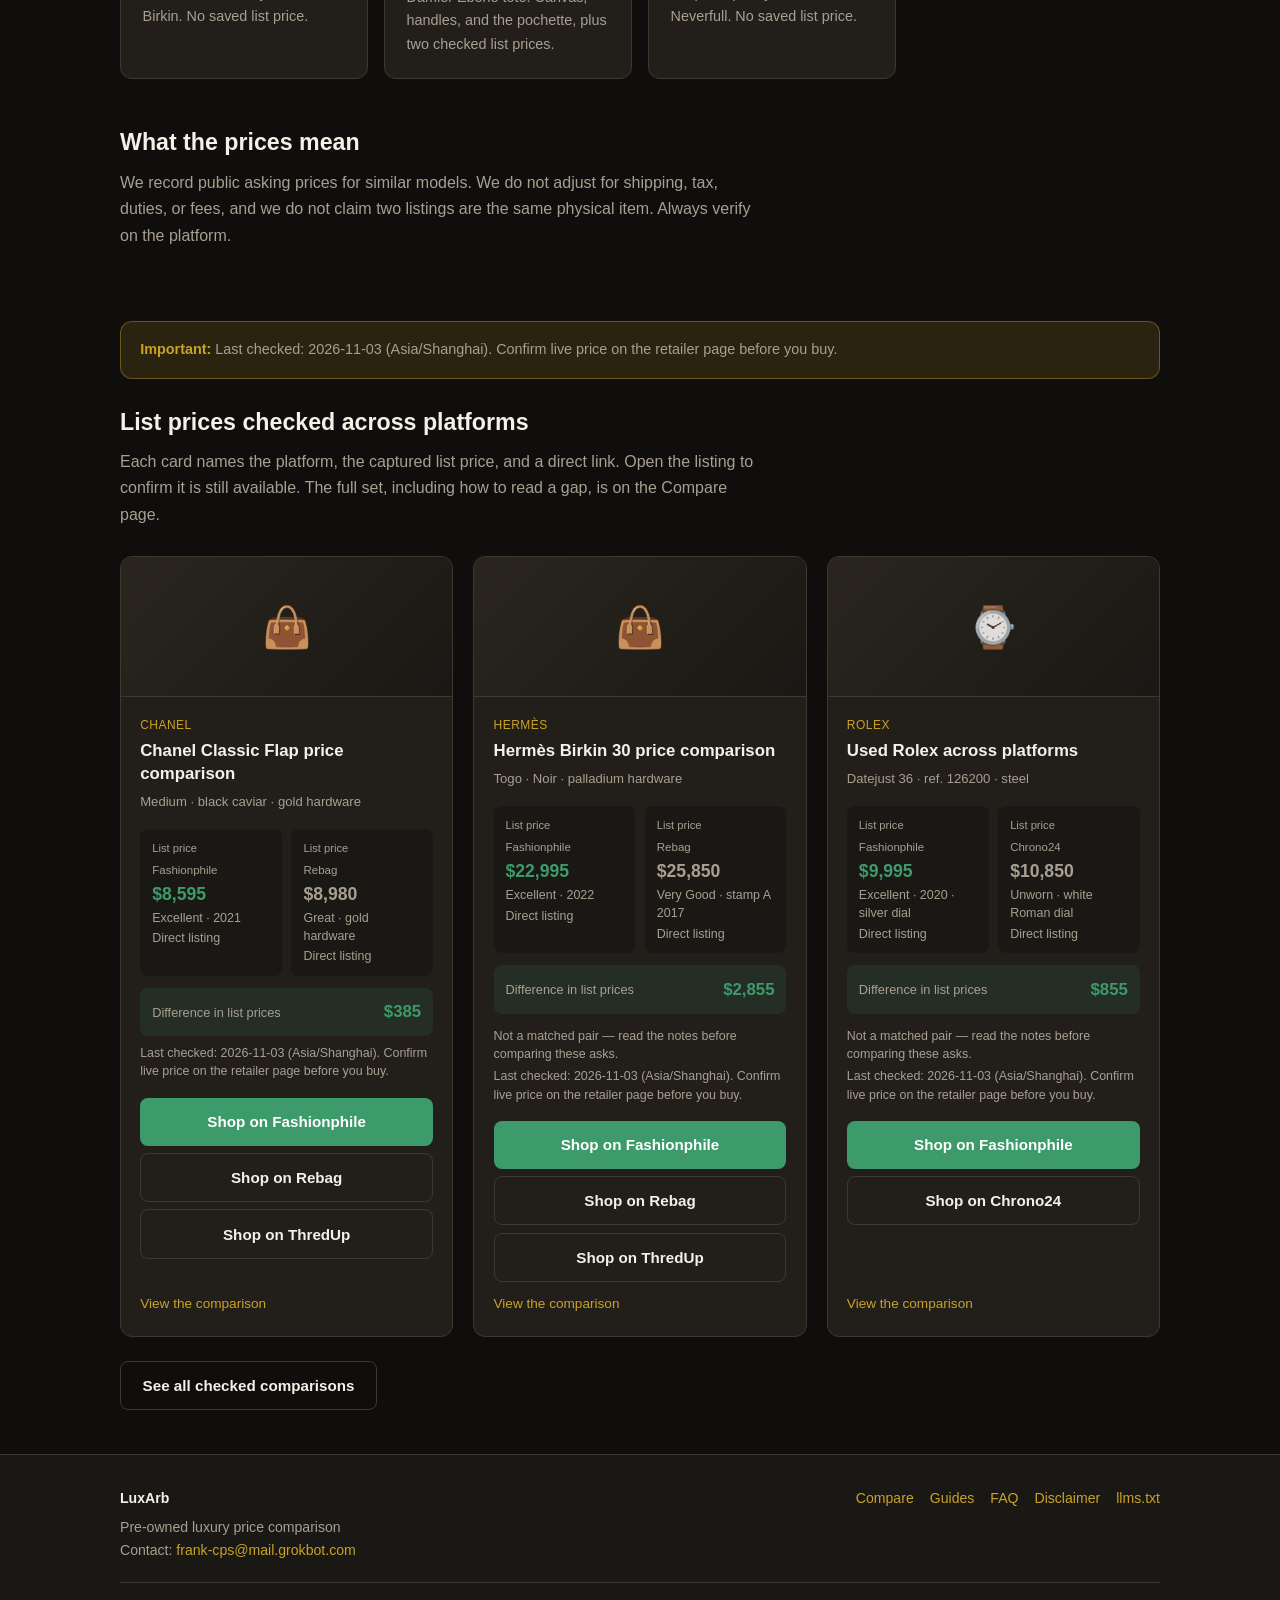
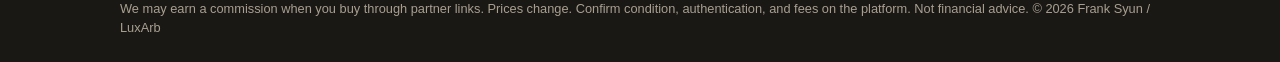
==== commit c1af0d2b: "Stop showing a sold-out Fashionphile Neverfull as a live ask. The 2026-11-03 check still has Rebag a" ====
--- a/index.html
+++ b/index.html
@@ -5,7 +5,7 @@
   <meta name="viewport" content="width=device-width, initial-scale=1" />
   <title>Compare Pre-Owned Luxury Prices Across Platforms | LuxArb</title>
   <meta data-i18n-title="meta.title.home" />
-  <meta name="description" data-i18n-attr="content:meta.desc.home" content="Compare live list prices for pre-owned Chanel, Hermès, Louis Vuitton, Rolex, and Omega across resale platforms. Snapshots only — confirm condition, fees, and stock on the retailer." />
+  <meta name="description" data-i18n-attr="content:meta.desc.home" content="Compare pre-owned Chanel, Hermès, Louis Vuitton, Rolex, and Omega list prices, and read buying guides for the Classic Flap, Birkin, Neverfull, and more. Confirm condition and fees on the retailer." />
   <meta name="fo-verify" content="dd69dd7d-264a-4a37-8941-44443f92b0c6" />
   <link rel="canonical" href="https://getluxarb.com/" />
   <meta property="og:type" content="website" />
@@ -13,10 +13,10 @@
   <meta property="og:locale" content="en_US" />
   <meta property="og:url" content="https://getluxarb.com/" />
   <meta property="og:title" content="Compare Pre-Owned Luxury Prices Across Platforms | LuxArb" />
-  <meta property="og:description" content="Compare live list prices for pre-owned Chanel, Hermès, Louis Vuitton, Rolex, and Omega across resale platforms. Snapshots only — confirm condition, fees, and stock on the retailer." />
+  <meta property="og:description" content="Compare pre-owned Chanel, Hermès, Louis Vuitton, Rolex, and Omega list prices, and read buying guides for the Classic Flap, Birkin, Neverfull, and more. Confirm condition and fees on the retailer." />
   <meta name="twitter:card" content="summary" />
   <meta name="twitter:title" content="Compare Pre-Owned Luxury Prices Across Platforms | LuxArb" />
-  <meta name="twitter:description" content="Compare live list prices for pre-owned Chanel, Hermès, Louis Vuitton, Rolex, and Omega across resale platforms." />
+  <meta name="twitter:description" content="Compare pre-owned Chanel, Hermès, Louis Vuitton, Rolex, and Omega list prices, plus handbag buying guides. Confirm condition and fees on the retailer." />
   <meta name="robots" content="index,follow" />
   <link rel="stylesheet" href="css/styles.css" />
   <script type="application/ld+json">
@@ -43,6 +43,7 @@
       <nav class="nav" aria-label="Main" data-i18n-attr="aria-label:nav.aria">
         <a href="index.html" class="active" data-i18n="nav.home">Home</a>
         <a href="compare.html" data-i18n="nav.compare">Compare</a>
+        <a href="guide-chanel-prices.html" data-i18n="nav.guides">Guides</a>
         <a href="compare.html#faq" data-i18n="nav.faq">FAQ</a>
         <a href="disclaimer.html" data-i18n="nav.disclaimer">Disclaimer</a>
       </nav>
@@ -56,6 +57,7 @@
         <p class="lead" data-i18n="hero.lead">LuxArb lines up public list prices for bags and watches shoppers actually search — Chanel, Hermès, Louis Vuitton, Rolex, and Omega — on more than one resale platform. These are captured asks, not a promise of stock or profit.</p>
         <div class="hero-actions">
           <a class="btn btn-primary" href="compare.html" data-i18n="hero.cta.compare">Compare live list prices</a>
+          <a class="btn btn-outline" href="guide-chanel-prices.html" data-i18n="hero.cta.guides">Read handbag guides</a>
           <a class="btn btn-outline" href="disclaimer.html" data-i18n="hero.cta.disclaimer">Read the disclaimer</a>
         </div>
       </div>
@@ -105,6 +107,43 @@
       </div>
     </section>
 
+    <section class="section" style="padding-top:0" id="guides">
+      <div class="container">
+        <h2 class="section-title" data-i18n="guides.home.title">Handbag buying guides</h2>
+        <p class="section-sub" data-i18n="guides.home.sub">Size, leather, and condition notes for bags shoppers compare most often. A checked list price appears only when we opened that listing. Search buttons open the shop so you can confirm the live ask.</p>
+        <div class="mode-grid">
+          <a class="mode-card" href="guide-chanel-prices.html">
+            <h3>How to compare secondhand Chanel prices</h3>
+            <p>Match the exact bag, then read condition and fees, before you treat two asks as a bargain.</p>
+          </a>
+          <a class="mode-card" href="product-chanel-flap.html">
+            <h3>Chanel Classic Flap</h3>
+            <p>Medium black caviar with gold hardware. Checked list prices, plus size and hardware notes.</p>
+          </a>
+          <a class="mode-card" href="product-chanel-woc.html">
+            <h3>Chanel Wallet on Chain</h3>
+            <p>Classic, Boy, and 19 closures are different bags. No saved list price — search the shops.</p>
+          </a>
+          <a class="mode-card" href="product-hermes-birkin.html">
+            <h3>Hermès Birkin 30</h3>
+            <p>Togo Noir with palladium hardware. Year and the lock set keep these asks from being a pair.</p>
+          </a>
+          <a class="mode-card" href="product-hermes-kelly.html">
+            <h3>Hermès Kelly</h3>
+            <p>Size, Sellier or Retourne, and the lock set. A Kelly is not a Birkin. No saved list price.</p>
+          </a>
+          <a class="mode-card" href="product-lv-neverfull.html">
+            <h3>Louis Vuitton Neverfull MM</h3>
+            <p>Damier Ebene tote. Canvas, handles, and the pochette, plus two checked list prices.</p>
+          </a>
+          <a class="mode-card" href="product-lv-speedy.html">
+            <h3>Louis Vuitton Speedy</h3>
+            <p>Size number and Bandoulière strap. A Speedy 30 is not a Neverfull. No saved list price.</p>
+          </a>
+        </div>
+      </div>
+    </section>
+
     <section class="section" style="padding-top:0">
       <div class="container">
         <h2 class="section-title" data-i18n="method.title">What the prices mean</h2>
@@ -116,7 +155,7 @@
       <div class="container">
         <div class="alert">
           <strong data-i18n="alert.important">Important:</strong>
-          <span data-i18n="alert.home"> Prices below were read from public listings on 2026-10-29 (Asia/Shanghai). They can change or sell through. Condition, authentication, shipping, and fees change what you pay. This is not financial advice.</span>
+          <span data-i18n="alert.home"> Last checked: 2026-11-03 (Asia/Shanghai). Confirm live price on the retailer page before you buy.</span>
         </div>
         <h2 class="section-title" data-i18n="featured.title">List prices checked across platforms</h2>
         <p class="section-sub" data-i18n="featured.sub">Each card names the platform, the captured list price, and a direct link. Open the listing to confirm it is still available. The full set, including how to read a gap, is on the Compare page.</p>
@@ -147,7 +186,7 @@
                 <span class="spread-label" data-i18n="label.spread">Difference in list prices</span>
                 <span class="spread-val">$385</span>
               </div>
-              <p class="verified"><span data-i18n="label.checked">Checked</span> 2026-10-29 (Asia/Shanghai)</p>
+              <p class="verified">Last checked: 2026-11-03 (Asia/Shanghai). Confirm live price on the retailer page before you buy.</p>
               <div class="btn-stack">
                 <a class="btn btn-cta js-outbound" data-offer="chanel-fashionphile" data-platform="fashionphile" href="https://www.fashionphile.com/products/chanel-caviar-quilted-medium-double-flap-black-1970317" rel="sponsored noopener noreferrer" target="_blank" data-i18n="cta.fashionphile">Shop on Fashionphile</a>
                 <a class="btn btn-outline js-outbound" data-offer="chanel-rebag" data-platform="rebag" href="https://shop.rebag.com/products/handbags-chanel-classic-double-flap-bag-quilted-caviar-medium4212783" rel="sponsored noopener noreferrer" target="_blank" data-i18n="cta.rebag">Shop on Rebag</a>
@@ -184,7 +223,7 @@
                 <span class="spread-val">$2,855</span>
               </div>
               <p class="match-note" data-i18n="label.notMatched">Not a matched pair — read the notes before comparing these asks.</p>
-              <p class="verified"><span data-i18n="label.checked">Checked</span> 2026-10-29 (Asia/Shanghai)</p>
+              <p class="verified">Last checked: 2026-11-03 (Asia/Shanghai). Confirm live price on the retailer page before you buy.</p>
               <div class="btn-stack">
                 <a class="btn btn-cta js-outbound" data-offer="birkin-fashionphile" data-platform="fashionphile" href="https://www.fashionphile.com/products/hermes-togo-birkin-30-black-1918032" rel="sponsored noopener noreferrer" target="_blank" data-i18n="cta.fashionphile">Shop on Fashionphile</a>
                 <a class="btn btn-outline js-outbound" data-offer="birkin-rebag" data-platform="rebag" href="https://shop.rebag.com/products/handbags-hermes-birkin-handbag-black-togo-with-palladium-hardware-304375161" rel="sponsored noopener noreferrer" target="_blank" data-i18n="cta.rebag">Shop on Rebag</a>
@@ -221,7 +260,7 @@
                 <span class="spread-val">$855</span>
               </div>
               <p class="match-note" data-i18n="label.notMatched">Not a matched pair — read the notes before comparing these asks.</p>
-              <p class="verified"><span data-i18n="label.checked">Checked</span> 2026-10-29 (Asia/Shanghai)</p>
+              <p class="verified">Last checked: 2026-11-03 (Asia/Shanghai). Confirm live price on the retailer page before you buy.</p>
               <div class="btn-stack">
                 <a class="btn btn-cta js-outbound" data-offer="datejust-fashionphile" data-platform="fashionphile" href="https://www.fashionphile.com/products/rolex-stainless-steel-36mm-oyster-perpetual-datejust-watch-silver-126200-1918093" rel="sponsored noopener noreferrer" target="_blank" data-i18n="cta.fashionphile">Shop on Fashionphile</a>
                 <a class="btn btn-outline js-outbound" data-offer="datejust-chrono24" data-platform="chrono24" href="https://www.chrono24.com/rolex/rolex-datejust-36mm-stainless-steel-smooth-bezel-white-roman-dial-jubilee-bracelet-126200--id25822328.htm" rel="sponsored noopener noreferrer" target="_blank" data-i18n="cta.chrono24">Shop on Chrono24</a>
@@ -245,6 +284,7 @@
         </div>
         <div class="footer-links">
           <a href="compare.html" data-i18n="footer.compare">Compare</a>
+          <a href="guide-chanel-prices.html" data-i18n="nav.guides">Guides</a>
           <a href="compare.html#faq" data-i18n="nav.faq">FAQ</a>
           <a href="disclaimer.html" data-i18n="footer.disclaimer">Disclaimer</a>
           <a href="llms.txt">llms.txt</a>
--- a/css/styles.css
+++ b/css/styles.css
@@ -612,3 +612,18 @@
   margin: 1.25rem 0 0.4rem;
   color: var(--text);
 }
+
+a.mode-card {
+  color: inherit;
+  text-decoration: none;
+  display: block;
+}
+a.mode-card:hover {
+  border-color: rgba(201, 162, 39, 0.5);
+  text-decoration: none;
+  color: inherit;
+}
+a.mode-card h3 { color: var(--text); }
+
+.prose .btn-stack { max-width: 360px; margin: 1rem 0 0.35rem; }
+.prose .compare-table { margin: 0.75rem 0 1rem; }
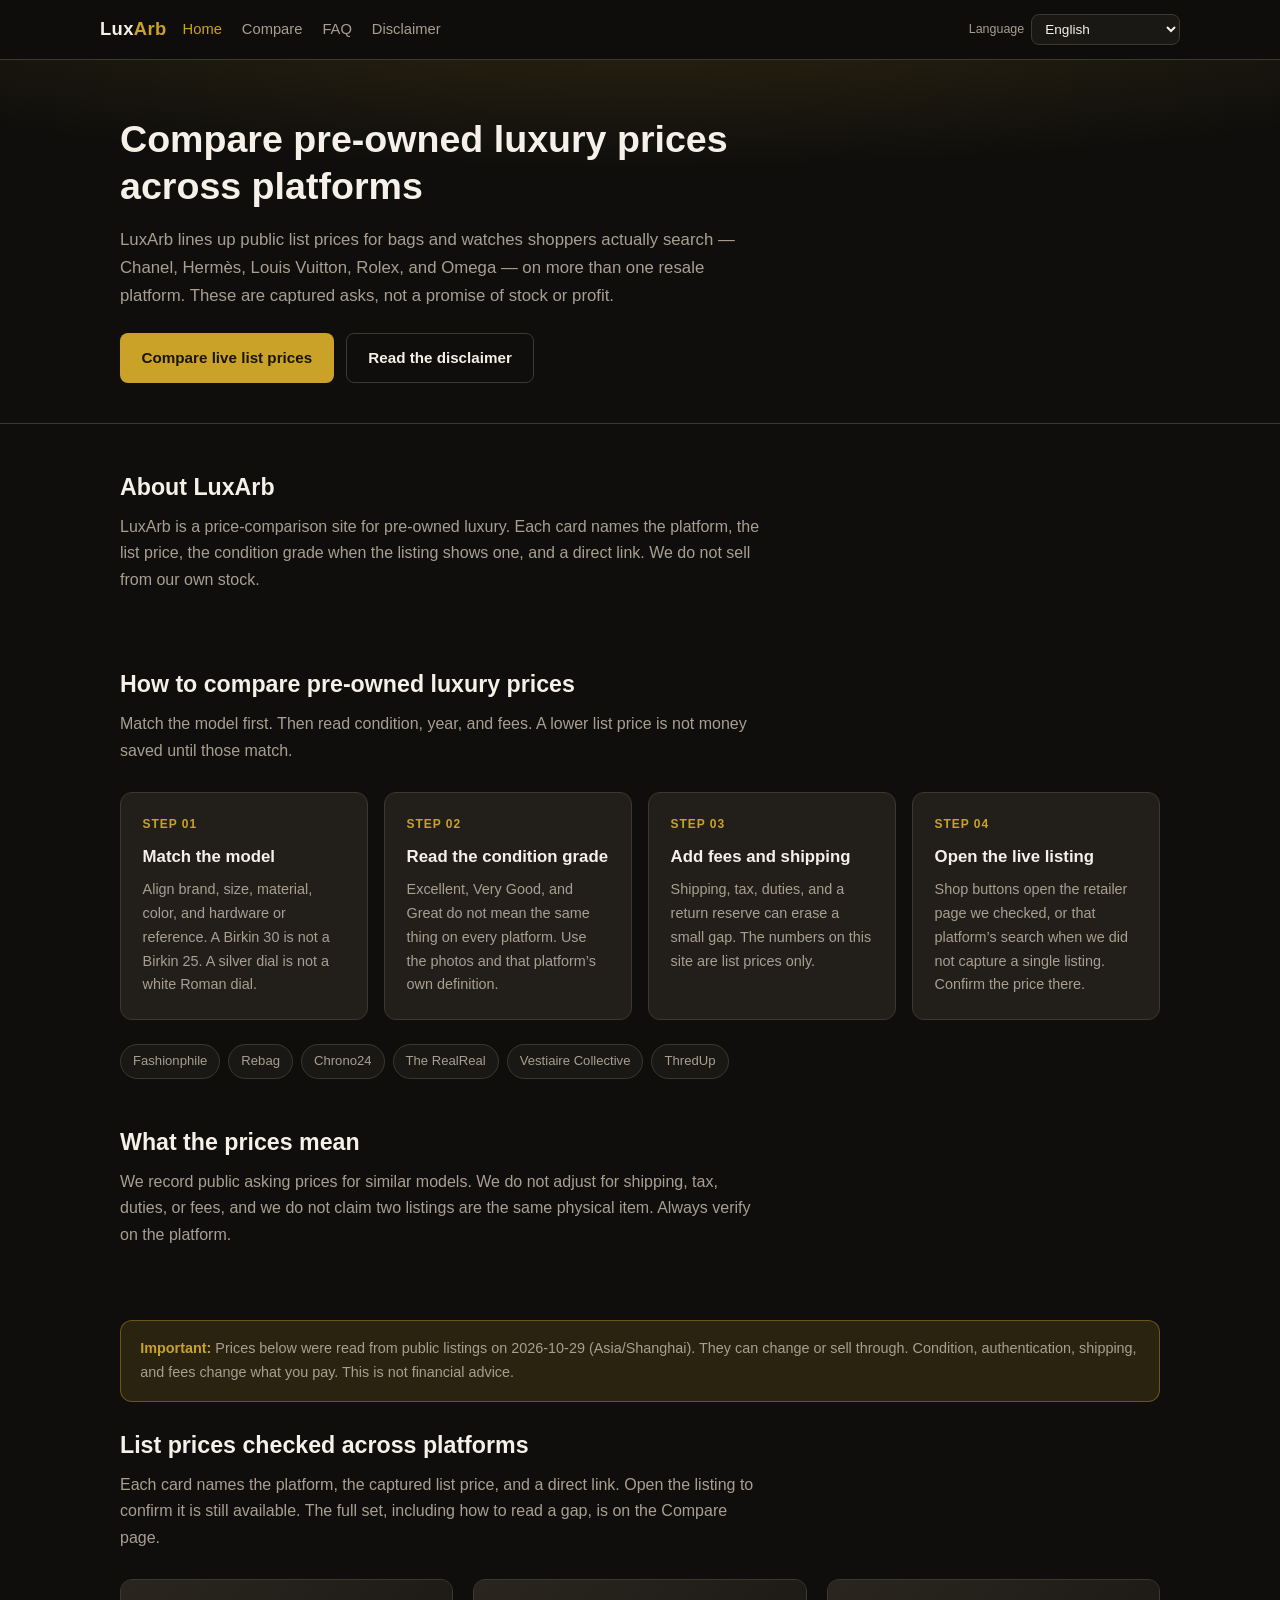
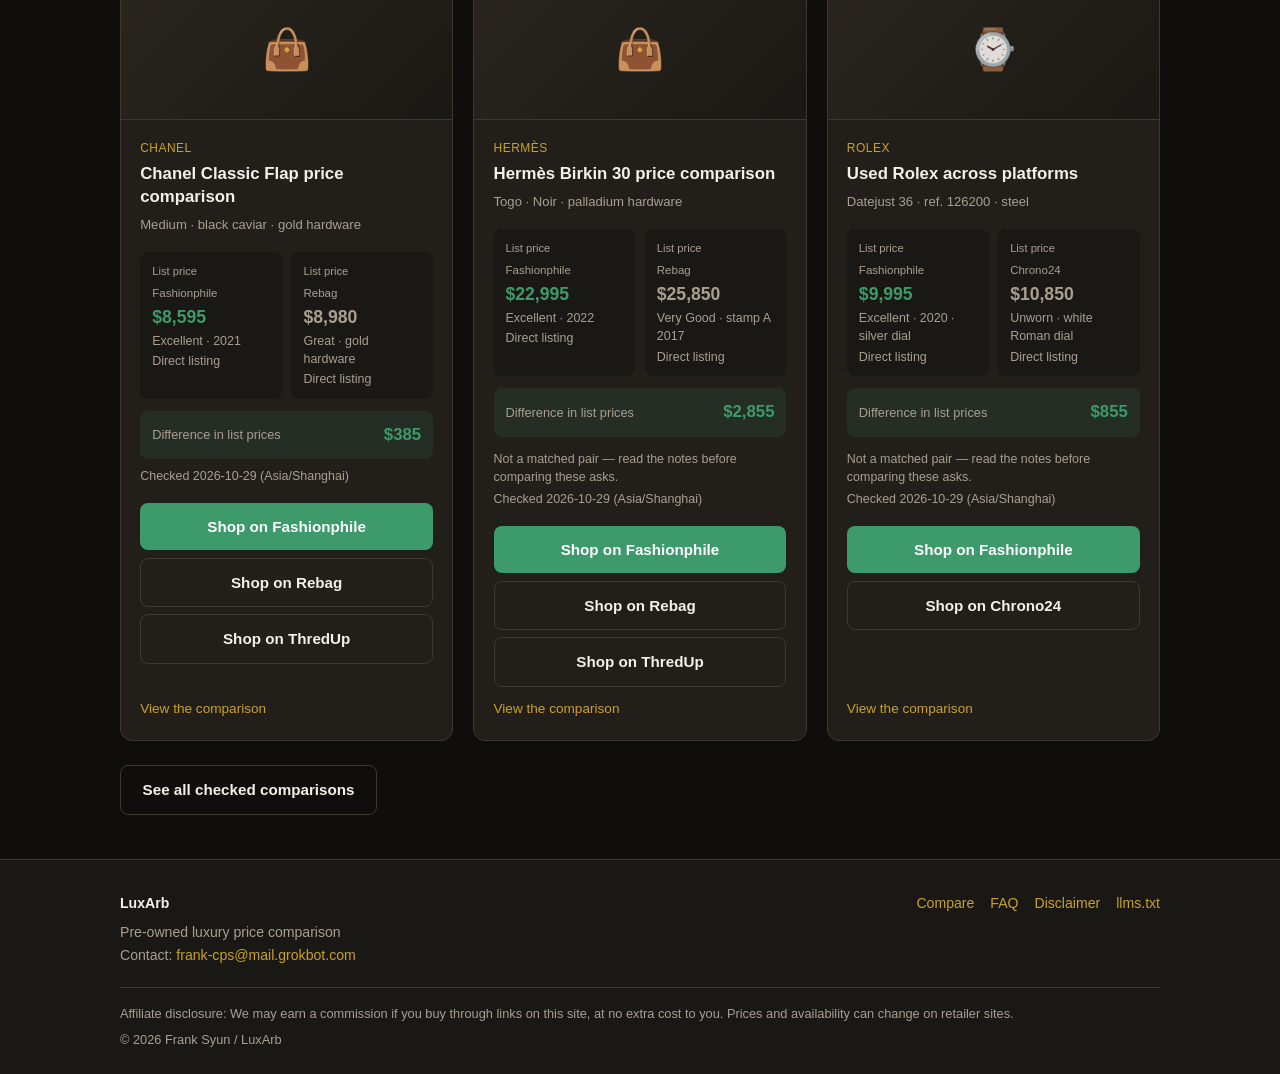
==== commit 9108c694: "Add the fixed English affiliate disclosure on every page. Pin the P0-10 sentence in the footer so la" ====
--- a/index.html
+++ b/index.html
@@ -5,7 +5,7 @@
   <meta name="viewport" content="width=device-width, initial-scale=1" />
   <title>Compare Pre-Owned Luxury Prices Across Platforms | LuxArb</title>
   <meta data-i18n-title="meta.title.home" />
-  <meta name="description" data-i18n-attr="content:meta.desc.home" content="Compare pre-owned Chanel, Hermès, Louis Vuitton, Rolex, and Omega list prices, and read buying guides for the Classic Flap, Birkin, Neverfull, and more. Confirm condition and fees on the retailer." />
+  <meta name="description" data-i18n-attr="content:meta.desc.home" content="Compare live list prices for pre-owned Chanel, Hermès, Louis Vuitton, Rolex, and Omega across resale platforms. Snapshots only — confirm condition, fees, and stock on the retailer." />
   <meta name="fo-verify" content="dd69dd7d-264a-4a37-8941-44443f92b0c6" />
   <link rel="canonical" href="https://getluxarb.com/" />
   <meta property="og:type" content="website" />
@@ -13,10 +13,10 @@
   <meta property="og:locale" content="en_US" />
   <meta property="og:url" content="https://getluxarb.com/" />
   <meta property="og:title" content="Compare Pre-Owned Luxury Prices Across Platforms | LuxArb" />
-  <meta property="og:description" content="Compare pre-owned Chanel, Hermès, Louis Vuitton, Rolex, and Omega list prices, and read buying guides for the Classic Flap, Birkin, Neverfull, and more. Confirm condition and fees on the retailer." />
+  <meta property="og:description" content="Compare live list prices for pre-owned Chanel, Hermès, Louis Vuitton, Rolex, and Omega across resale platforms. Snapshots only — confirm condition, fees, and stock on the retailer." />
   <meta name="twitter:card" content="summary" />
   <meta name="twitter:title" content="Compare Pre-Owned Luxury Prices Across Platforms | LuxArb" />
-  <meta name="twitter:description" content="Compare pre-owned Chanel, Hermès, Louis Vuitton, Rolex, and Omega list prices, plus handbag buying guides. Confirm condition and fees on the retailer." />
+  <meta name="twitter:description" content="Compare live list prices for pre-owned Chanel, Hermès, Louis Vuitton, Rolex, and Omega across resale platforms." />
   <meta name="robots" content="index,follow" />
   <link rel="stylesheet" href="css/styles.css" />
   <script type="application/ld+json">
@@ -43,7 +43,6 @@
       <nav class="nav" aria-label="Main" data-i18n-attr="aria-label:nav.aria">
         <a href="index.html" class="active" data-i18n="nav.home">Home</a>
         <a href="compare.html" data-i18n="nav.compare">Compare</a>
-        <a href="guide-chanel-prices.html" data-i18n="nav.guides">Guides</a>
         <a href="compare.html#faq" data-i18n="nav.faq">FAQ</a>
         <a href="disclaimer.html" data-i18n="nav.disclaimer">Disclaimer</a>
       </nav>
@@ -57,7 +56,6 @@
         <p class="lead" data-i18n="hero.lead">LuxArb lines up public list prices for bags and watches shoppers actually search — Chanel, Hermès, Louis Vuitton, Rolex, and Omega — on more than one resale platform. These are captured asks, not a promise of stock or profit.</p>
         <div class="hero-actions">
           <a class="btn btn-primary" href="compare.html" data-i18n="hero.cta.compare">Compare live list prices</a>
-          <a class="btn btn-outline" href="guide-chanel-prices.html" data-i18n="hero.cta.guides">Read handbag guides</a>
           <a class="btn btn-outline" href="disclaimer.html" data-i18n="hero.cta.disclaimer">Read the disclaimer</a>
         </div>
       </div>
@@ -107,43 +105,6 @@
       </div>
     </section>
 
-    <section class="section" style="padding-top:0" id="guides">
-      <div class="container">
-        <h2 class="section-title" data-i18n="guides.home.title">Handbag buying guides</h2>
-        <p class="section-sub" data-i18n="guides.home.sub">Size, leather, and condition notes for bags shoppers compare most often. A checked list price appears only when we opened that listing. Search buttons open the shop so you can confirm the live ask.</p>
-        <div class="mode-grid">
-          <a class="mode-card" href="guide-chanel-prices.html">
-            <h3>How to compare secondhand Chanel prices</h3>
-            <p>Match the exact bag, then read condition and fees, before you treat two asks as a bargain.</p>
-          </a>
-          <a class="mode-card" href="product-chanel-flap.html">
-            <h3>Chanel Classic Flap</h3>
-            <p>Medium black caviar with gold hardware. Checked list prices, plus size and hardware notes.</p>
-          </a>
-          <a class="mode-card" href="product-chanel-woc.html">
-            <h3>Chanel Wallet on Chain</h3>
-            <p>Classic, Boy, and 19 closures are different bags. No saved list price — search the shops.</p>
-          </a>
-          <a class="mode-card" href="product-hermes-birkin.html">
-            <h3>Hermès Birkin 30</h3>
-            <p>Togo Noir with palladium hardware. Year and the lock set keep these asks from being a pair.</p>
-          </a>
-          <a class="mode-card" href="product-hermes-kelly.html">
-            <h3>Hermès Kelly</h3>
-            <p>Size, Sellier or Retourne, and the lock set. A Kelly is not a Birkin. No saved list price.</p>
-          </a>
-          <a class="mode-card" href="product-lv-neverfull.html">
-            <h3>Louis Vuitton Neverfull MM</h3>
-            <p>Damier Ebene tote. Canvas, handles, and the pochette, plus two checked list prices.</p>
-          </a>
-          <a class="mode-card" href="product-lv-speedy.html">
-            <h3>Louis Vuitton Speedy</h3>
-            <p>Size number and Bandoulière strap. A Speedy 30 is not a Neverfull. No saved list price.</p>
-          </a>
-        </div>
-      </div>
-    </section>
-
     <section class="section" style="padding-top:0">
       <div class="container">
         <h2 class="section-title" data-i18n="method.title">What the prices mean</h2>
@@ -155,7 +116,7 @@
       <div class="container">
         <div class="alert">
           <strong data-i18n="alert.important">Important:</strong>
-          <span data-i18n="alert.home"> Last checked: 2026-11-03 (Asia/Shanghai). Confirm live price on the retailer page before you buy.</span>
+          <span data-i18n="alert.home"> Prices below were read from public listings on 2026-10-29 (Asia/Shanghai). They can change or sell through. Condition, authentication, shipping, and fees change what you pay. This is not financial advice.</span>
         </div>
         <h2 class="section-title" data-i18n="featured.title">List prices checked across platforms</h2>
         <p class="section-sub" data-i18n="featured.sub">Each card names the platform, the captured list price, and a direct link. Open the listing to confirm it is still available. The full set, including how to read a gap, is on the Compare page.</p>
@@ -186,7 +147,7 @@
                 <span class="spread-label" data-i18n="label.spread">Difference in list prices</span>
                 <span class="spread-val">$385</span>
               </div>
-              <p class="verified">Last checked: 2026-11-03 (Asia/Shanghai). Confirm live price on the retailer page before you buy.</p>
+              <p class="verified"><span data-i18n="label.checked">Checked</span> 2026-10-29 (Asia/Shanghai)</p>
               <div class="btn-stack">
                 <a class="btn btn-cta js-outbound" data-offer="chanel-fashionphile" data-platform="fashionphile" href="https://www.fashionphile.com/products/chanel-caviar-quilted-medium-double-flap-black-1970317" rel="sponsored noopener noreferrer" target="_blank" data-i18n="cta.fashionphile">Shop on Fashionphile</a>
                 <a class="btn btn-outline js-outbound" data-offer="chanel-rebag" data-platform="rebag" href="https://shop.rebag.com/products/handbags-chanel-classic-double-flap-bag-quilted-caviar-medium4212783" rel="sponsored noopener noreferrer" target="_blank" data-i18n="cta.rebag">Shop on Rebag</a>
@@ -223,7 +184,7 @@
                 <span class="spread-val">$2,855</span>
               </div>
               <p class="match-note" data-i18n="label.notMatched">Not a matched pair — read the notes before comparing these asks.</p>
-              <p class="verified">Last checked: 2026-11-03 (Asia/Shanghai). Confirm live price on the retailer page before you buy.</p>
+              <p class="verified"><span data-i18n="label.checked">Checked</span> 2026-10-29 (Asia/Shanghai)</p>
               <div class="btn-stack">
                 <a class="btn btn-cta js-outbound" data-offer="birkin-fashionphile" data-platform="fashionphile" href="https://www.fashionphile.com/products/hermes-togo-birkin-30-black-1918032" rel="sponsored noopener noreferrer" target="_blank" data-i18n="cta.fashionphile">Shop on Fashionphile</a>
                 <a class="btn btn-outline js-outbound" data-offer="birkin-rebag" data-platform="rebag" href="https://shop.rebag.com/products/handbags-hermes-birkin-handbag-black-togo-with-palladium-hardware-304375161" rel="sponsored noopener noreferrer" target="_blank" data-i18n="cta.rebag">Shop on Rebag</a>
@@ -260,7 +221,7 @@
                 <span class="spread-val">$855</span>
               </div>
               <p class="match-note" data-i18n="label.notMatched">Not a matched pair — read the notes before comparing these asks.</p>
-              <p class="verified">Last checked: 2026-11-03 (Asia/Shanghai). Confirm live price on the retailer page before you buy.</p>
+              <p class="verified"><span data-i18n="label.checked">Checked</span> 2026-10-29 (Asia/Shanghai)</p>
               <div class="btn-stack">
                 <a class="btn btn-cta js-outbound" data-offer="datejust-fashionphile" data-platform="fashionphile" href="https://www.fashionphile.com/products/rolex-stainless-steel-36mm-oyster-perpetual-datejust-watch-silver-126200-1918093" rel="sponsored noopener noreferrer" target="_blank" data-i18n="cta.fashionphile">Shop on Fashionphile</a>
                 <a class="btn btn-outline js-outbound" data-offer="datejust-chrono24" data-platform="chrono24" href="https://www.chrono24.com/rolex/rolex-datejust-36mm-stainless-steel-smooth-bezel-white-roman-dial-jubilee-bracelet-126200--id25822328.htm" rel="sponsored noopener noreferrer" target="_blank" data-i18n="cta.chrono24">Shop on Chrono24</a>
@@ -284,14 +245,13 @@
         </div>
         <div class="footer-links">
           <a href="compare.html" data-i18n="footer.compare">Compare</a>
-          <a href="guide-chanel-prices.html" data-i18n="nav.guides">Guides</a>
           <a href="compare.html#faq" data-i18n="nav.faq">FAQ</a>
           <a href="disclaimer.html" data-i18n="footer.disclaimer">Disclaimer</a>
           <a href="llms.txt">llms.txt</a>
         </div>
       </div>
       <p class="footer-note">
-        <span id="footer-disclosure" data-i18n="footer.note">Links may open retailer sites; we may earn a commission when partner programs are active. Prices change. Confirm condition, authentication, and fees on the platform. Not financial advice.</span>
+        <span id="footer-disclosure" class="footer-disclosure" lang="en">Affiliate disclosure: We may earn a commission if you buy through links on this site, at no extra cost to you. Prices and availability can change on retailer sites.</span>
         © <span id="year">2026</span> Frank Syun / LuxArb
       </p>
     </div>
--- a/css/styles.css
+++ b/css/styles.css
@@ -460,6 +460,10 @@
   border-top: 1px solid var(--border);
   font-size: 0.8rem;
   line-height: 1.5;
+}
+.footer-disclosure {
+  display: block;
+  margin-bottom: 0.45rem;
 }
 
 .page-header {
@@ -612,18 +616,3 @@
   margin: 1.25rem 0 0.4rem;
   color: var(--text);
 }
-
-a.mode-card {
-  color: inherit;
-  text-decoration: none;
-  display: block;
-}
-a.mode-card:hover {
-  border-color: rgba(201, 162, 39, 0.5);
-  text-decoration: none;
-  color: inherit;
-}
-a.mode-card h3 { color: var(--text); }
-
-.prose .btn-stack { max-width: 360px; margin: 1rem 0 0.35rem; }
-.prose .compare-table { margin: 0.75rem 0 1rem; }
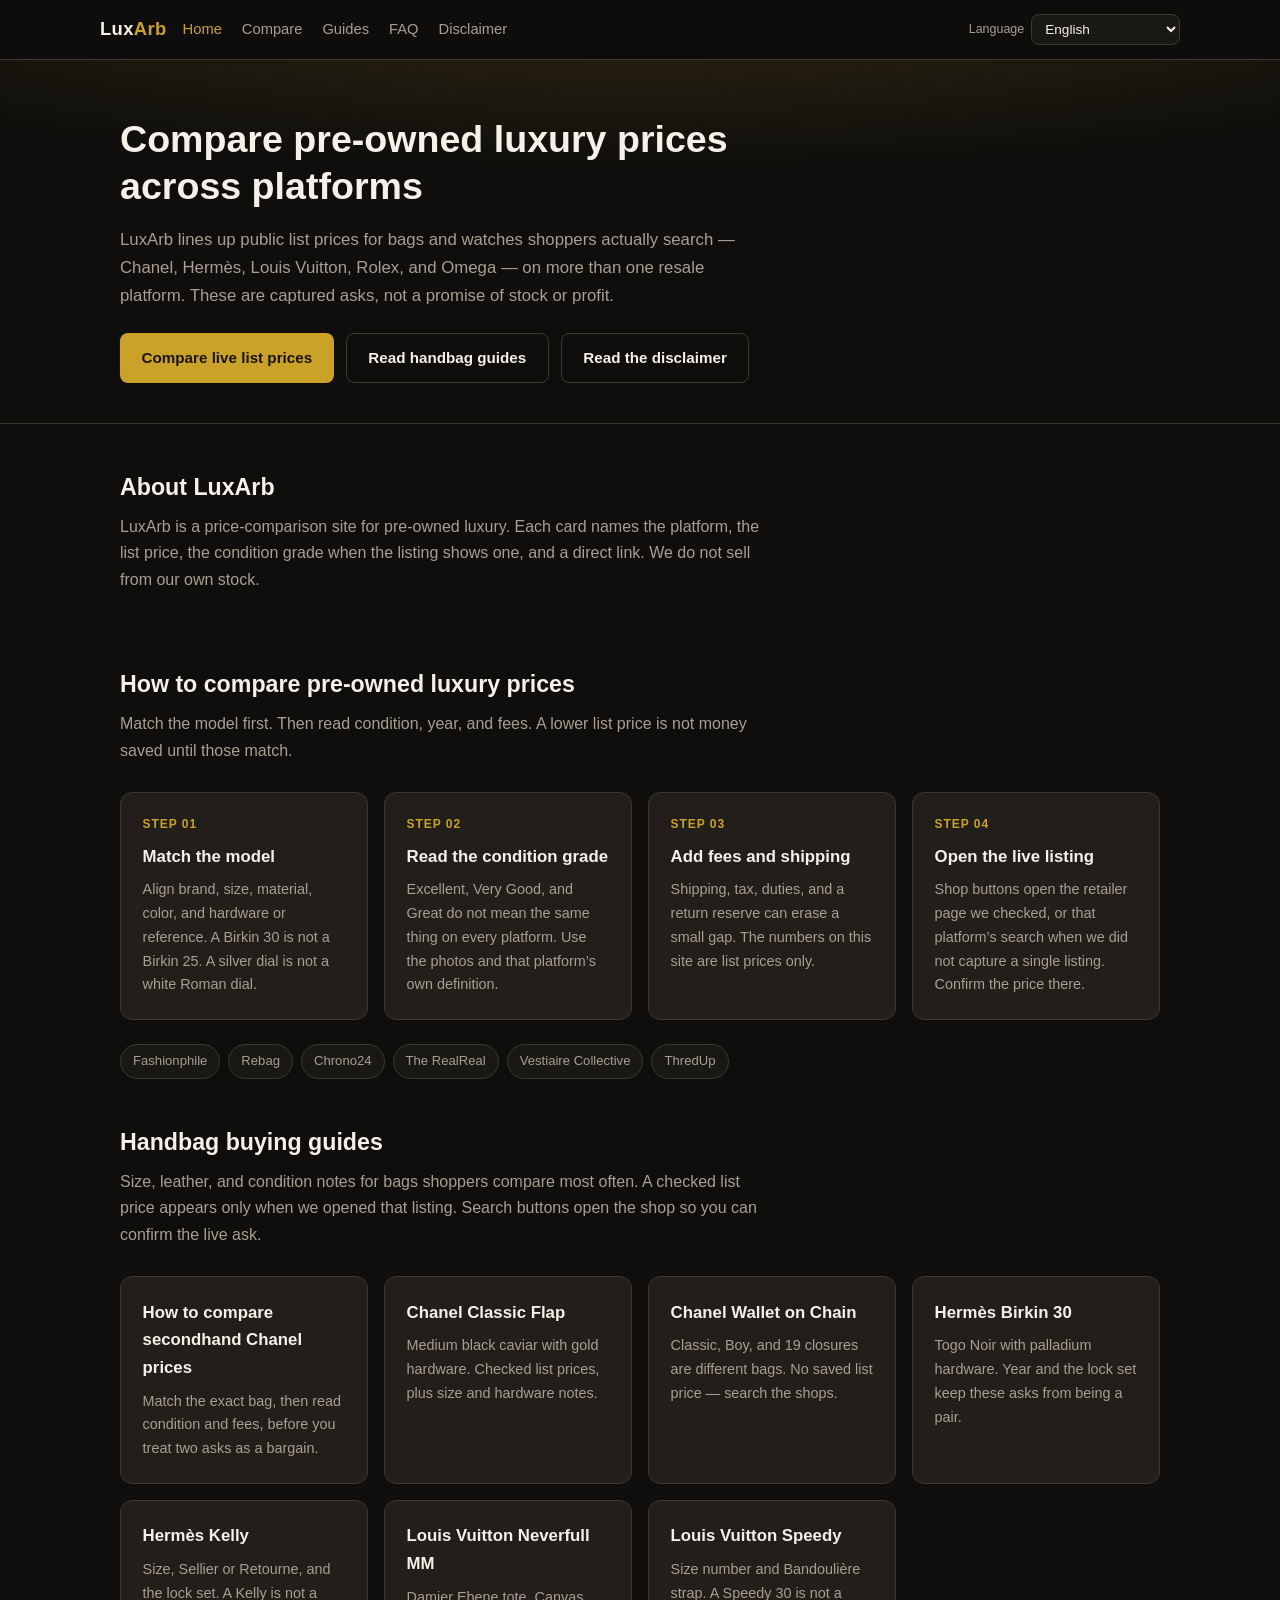
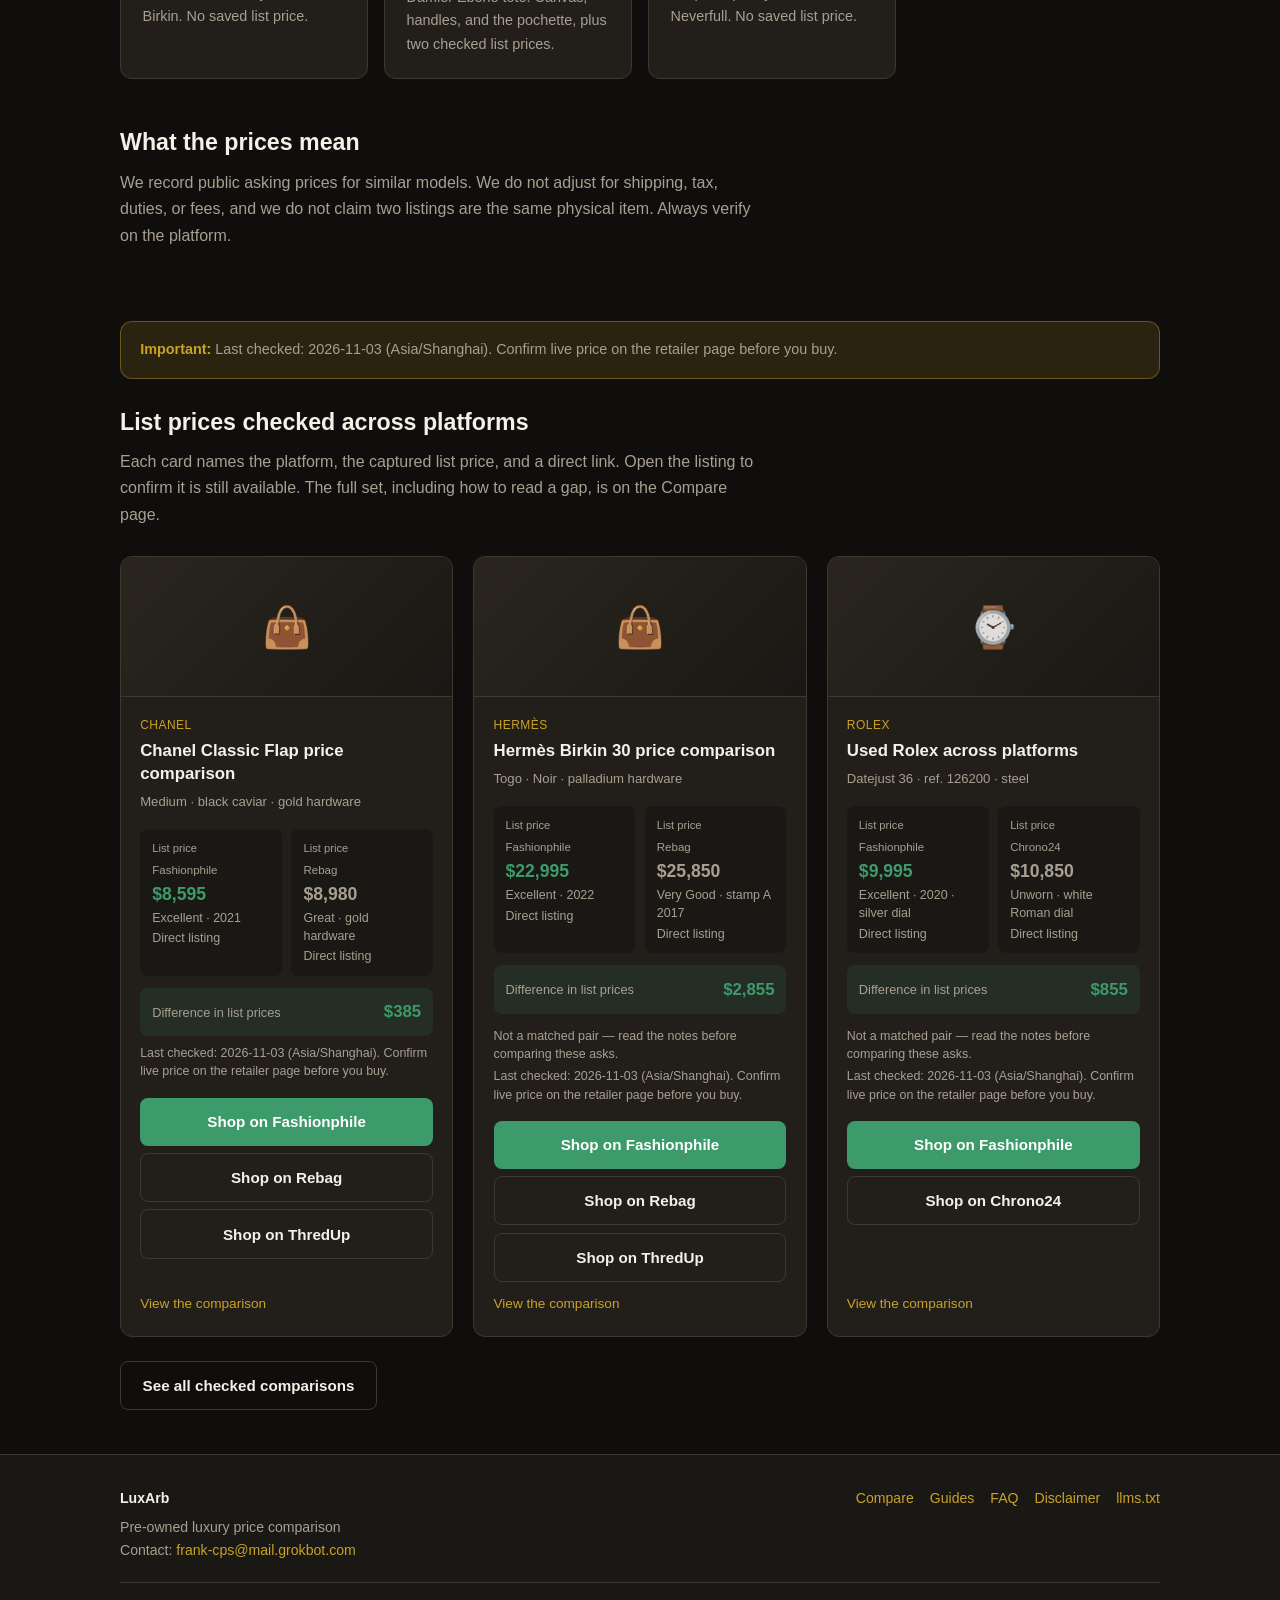
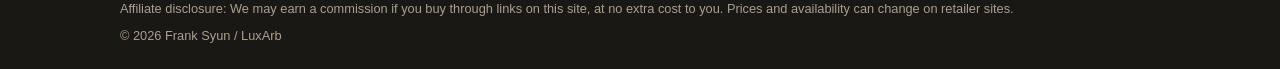
==== commit e6b12756: "Add fixed affiliate disclosure on every page (#6) Pin the P0-10 sentence in the footer so language s" ====
--- a/index.html
+++ b/index.html
@@ -5,7 +5,7 @@
   <meta name="viewport" content="width=device-width, initial-scale=1" />
   <title>Compare Pre-Owned Luxury Prices Across Platforms | LuxArb</title>
   <meta data-i18n-title="meta.title.home" />
-  <meta name="description" data-i18n-attr="content:meta.desc.home" content="Compare live list prices for pre-owned Chanel, Hermès, Louis Vuitton, Rolex, and Omega across resale platforms. Snapshots only — confirm condition, fees, and stock on the retailer." />
+  <meta name="description" data-i18n-attr="content:meta.desc.home" content="Compare pre-owned Chanel, Hermès, Louis Vuitton, Rolex, and Omega list prices, and read buying guides for the Classic Flap, Birkin, Neverfull, and more. Confirm condition and fees on the retailer." />
   <meta name="fo-verify" content="dd69dd7d-264a-4a37-8941-44443f92b0c6" />
   <link rel="canonical" href="https://getluxarb.com/" />
   <meta property="og:type" content="website" />
@@ -13,10 +13,10 @@
   <meta property="og:locale" content="en_US" />
   <meta property="og:url" content="https://getluxarb.com/" />
   <meta property="og:title" content="Compare Pre-Owned Luxury Prices Across Platforms | LuxArb" />
-  <meta property="og:description" content="Compare live list prices for pre-owned Chanel, Hermès, Louis Vuitton, Rolex, and Omega across resale platforms. Snapshots only — confirm condition, fees, and stock on the retailer." />
+  <meta property="og:description" content="Compare pre-owned Chanel, Hermès, Louis Vuitton, Rolex, and Omega list prices, and read buying guides for the Classic Flap, Birkin, Neverfull, and more. Confirm condition and fees on the retailer." />
   <meta name="twitter:card" content="summary" />
   <meta name="twitter:title" content="Compare Pre-Owned Luxury Prices Across Platforms | LuxArb" />
-  <meta name="twitter:description" content="Compare live list prices for pre-owned Chanel, Hermès, Louis Vuitton, Rolex, and Omega across resale platforms." />
+  <meta name="twitter:description" content="Compare pre-owned Chanel, Hermès, Louis Vuitton, Rolex, and Omega list prices, plus handbag buying guides. Confirm condition and fees on the retailer." />
   <meta name="robots" content="index,follow" />
   <link rel="stylesheet" href="css/styles.css" />
   <script type="application/ld+json">
@@ -43,6 +43,7 @@
       <nav class="nav" aria-label="Main" data-i18n-attr="aria-label:nav.aria">
         <a href="index.html" class="active" data-i18n="nav.home">Home</a>
         <a href="compare.html" data-i18n="nav.compare">Compare</a>
+        <a href="guide-chanel-prices.html" data-i18n="nav.guides">Guides</a>
         <a href="compare.html#faq" data-i18n="nav.faq">FAQ</a>
         <a href="disclaimer.html" data-i18n="nav.disclaimer">Disclaimer</a>
       </nav>
@@ -56,6 +57,7 @@
         <p class="lead" data-i18n="hero.lead">LuxArb lines up public list prices for bags and watches shoppers actually search — Chanel, Hermès, Louis Vuitton, Rolex, and Omega — on more than one resale platform. These are captured asks, not a promise of stock or profit.</p>
         <div class="hero-actions">
           <a class="btn btn-primary" href="compare.html" data-i18n="hero.cta.compare">Compare live list prices</a>
+          <a class="btn btn-outline" href="guide-chanel-prices.html" data-i18n="hero.cta.guides">Read handbag guides</a>
           <a class="btn btn-outline" href="disclaimer.html" data-i18n="hero.cta.disclaimer">Read the disclaimer</a>
         </div>
       </div>
@@ -105,6 +107,43 @@
       </div>
     </section>
 
+    <section class="section" style="padding-top:0" id="guides">
+      <div class="container">
+        <h2 class="section-title" data-i18n="guides.home.title">Handbag buying guides</h2>
+        <p class="section-sub" data-i18n="guides.home.sub">Size, leather, and condition notes for bags shoppers compare most often. A checked list price appears only when we opened that listing. Search buttons open the shop so you can confirm the live ask.</p>
+        <div class="mode-grid">
+          <a class="mode-card" href="guide-chanel-prices.html">
+            <h3>How to compare secondhand Chanel prices</h3>
+            <p>Match the exact bag, then read condition and fees, before you treat two asks as a bargain.</p>
+          </a>
+          <a class="mode-card" href="product-chanel-flap.html">
+            <h3>Chanel Classic Flap</h3>
+            <p>Medium black caviar with gold hardware. Checked list prices, plus size and hardware notes.</p>
+          </a>
+          <a class="mode-card" href="product-chanel-woc.html">
+            <h3>Chanel Wallet on Chain</h3>
+            <p>Classic, Boy, and 19 closures are different bags. No saved list price — search the shops.</p>
+          </a>
+          <a class="mode-card" href="product-hermes-birkin.html">
+            <h3>Hermès Birkin 30</h3>
+            <p>Togo Noir with palladium hardware. Year and the lock set keep these asks from being a pair.</p>
+          </a>
+          <a class="mode-card" href="product-hermes-kelly.html">
+            <h3>Hermès Kelly</h3>
+            <p>Size, Sellier or Retourne, and the lock set. A Kelly is not a Birkin. No saved list price.</p>
+          </a>
+          <a class="mode-card" href="product-lv-neverfull.html">
+            <h3>Louis Vuitton Neverfull MM</h3>
+            <p>Damier Ebene tote. Canvas, handles, and the pochette, plus two checked list prices.</p>
+          </a>
+          <a class="mode-card" href="product-lv-speedy.html">
+            <h3>Louis Vuitton Speedy</h3>
+            <p>Size number and Bandoulière strap. A Speedy 30 is not a Neverfull. No saved list price.</p>
+          </a>
+        </div>
+      </div>
+    </section>
+
     <section class="section" style="padding-top:0">
       <div class="container">
         <h2 class="section-title" data-i18n="method.title">What the prices mean</h2>
@@ -116,7 +155,7 @@
       <div class="container">
         <div class="alert">
           <strong data-i18n="alert.important">Important:</strong>
-          <span data-i18n="alert.home"> Prices below were read from public listings on 2026-10-29 (Asia/Shanghai). They can change or sell through. Condition, authentication, shipping, and fees change what you pay. This is not financial advice.</span>
+          <span data-i18n="alert.home"> Last checked: 2026-11-03 (Asia/Shanghai). Confirm live price on the retailer page before you buy.</span>
         </div>
         <h2 class="section-title" data-i18n="featured.title">List prices checked across platforms</h2>
         <p class="section-sub" data-i18n="featured.sub">Each card names the platform, the captured list price, and a direct link. Open the listing to confirm it is still available. The full set, including how to read a gap, is on the Compare page.</p>
@@ -147,7 +186,7 @@
                 <span class="spread-label" data-i18n="label.spread">Difference in list prices</span>
                 <span class="spread-val">$385</span>
               </div>
-              <p class="verified"><span data-i18n="label.checked">Checked</span> 2026-10-29 (Asia/Shanghai)</p>
+              <p class="verified">Last checked: 2026-11-03 (Asia/Shanghai). Confirm live price on the retailer page before you buy.</p>
               <div class="btn-stack">
                 <a class="btn btn-cta js-outbound" data-offer="chanel-fashionphile" data-platform="fashionphile" href="https://www.fashionphile.com/products/chanel-caviar-quilted-medium-double-flap-black-1970317" rel="sponsored noopener noreferrer" target="_blank" data-i18n="cta.fashionphile">Shop on Fashionphile</a>
                 <a class="btn btn-outline js-outbound" data-offer="chanel-rebag" data-platform="rebag" href="https://shop.rebag.com/products/handbags-chanel-classic-double-flap-bag-quilted-caviar-medium4212783" rel="sponsored noopener noreferrer" target="_blank" data-i18n="cta.rebag">Shop on Rebag</a>
@@ -184,7 +223,7 @@
                 <span class="spread-val">$2,855</span>
               </div>
               <p class="match-note" data-i18n="label.notMatched">Not a matched pair — read the notes before comparing these asks.</p>
-              <p class="verified"><span data-i18n="label.checked">Checked</span> 2026-10-29 (Asia/Shanghai)</p>
+              <p class="verified">Last checked: 2026-11-03 (Asia/Shanghai). Confirm live price on the retailer page before you buy.</p>
               <div class="btn-stack">
                 <a class="btn btn-cta js-outbound" data-offer="birkin-fashionphile" data-platform="fashionphile" href="https://www.fashionphile.com/products/hermes-togo-birkin-30-black-1918032" rel="sponsored noopener noreferrer" target="_blank" data-i18n="cta.fashionphile">Shop on Fashionphile</a>
                 <a class="btn btn-outline js-outbound" data-offer="birkin-rebag" data-platform="rebag" href="https://shop.rebag.com/products/handbags-hermes-birkin-handbag-black-togo-with-palladium-hardware-304375161" rel="sponsored noopener noreferrer" target="_blank" data-i18n="cta.rebag">Shop on Rebag</a>
@@ -221,7 +260,7 @@
                 <span class="spread-val">$855</span>
               </div>
               <p class="match-note" data-i18n="label.notMatched">Not a matched pair — read the notes before comparing these asks.</p>
-              <p class="verified"><span data-i18n="label.checked">Checked</span> 2026-10-29 (Asia/Shanghai)</p>
+              <p class="verified">Last checked: 2026-11-03 (Asia/Shanghai). Confirm live price on the retailer page before you buy.</p>
               <div class="btn-stack">
                 <a class="btn btn-cta js-outbound" data-offer="datejust-fashionphile" data-platform="fashionphile" href="https://www.fashionphile.com/products/rolex-stainless-steel-36mm-oyster-perpetual-datejust-watch-silver-126200-1918093" rel="sponsored noopener noreferrer" target="_blank" data-i18n="cta.fashionphile">Shop on Fashionphile</a>
                 <a class="btn btn-outline js-outbound" data-offer="datejust-chrono24" data-platform="chrono24" href="https://www.chrono24.com/rolex/rolex-datejust-36mm-stainless-steel-smooth-bezel-white-roman-dial-jubilee-bracelet-126200--id25822328.htm" rel="sponsored noopener noreferrer" target="_blank" data-i18n="cta.chrono24">Shop on Chrono24</a>
@@ -245,6 +284,7 @@
         </div>
         <div class="footer-links">
           <a href="compare.html" data-i18n="footer.compare">Compare</a>
+          <a href="guide-chanel-prices.html" data-i18n="nav.guides">Guides</a>
           <a href="compare.html#faq" data-i18n="nav.faq">FAQ</a>
           <a href="disclaimer.html" data-i18n="footer.disclaimer">Disclaimer</a>
           <a href="llms.txt">llms.txt</a>
--- a/css/styles.css
+++ b/css/styles.css
@@ -616,3 +616,18 @@
   margin: 1.25rem 0 0.4rem;
   color: var(--text);
 }
+
+a.mode-card {
+  color: inherit;
+  text-decoration: none;
+  display: block;
+}
+a.mode-card:hover {
+  border-color: rgba(201, 162, 39, 0.5);
+  text-decoration: none;
+  color: inherit;
+}
+a.mode-card h3 { color: var(--text); }
+
+.prose .btn-stack { max-width: 360px; margin: 1rem 0 0.35rem; }
+.prose .compare-table { margin: 0.75rem 0 1rem; }
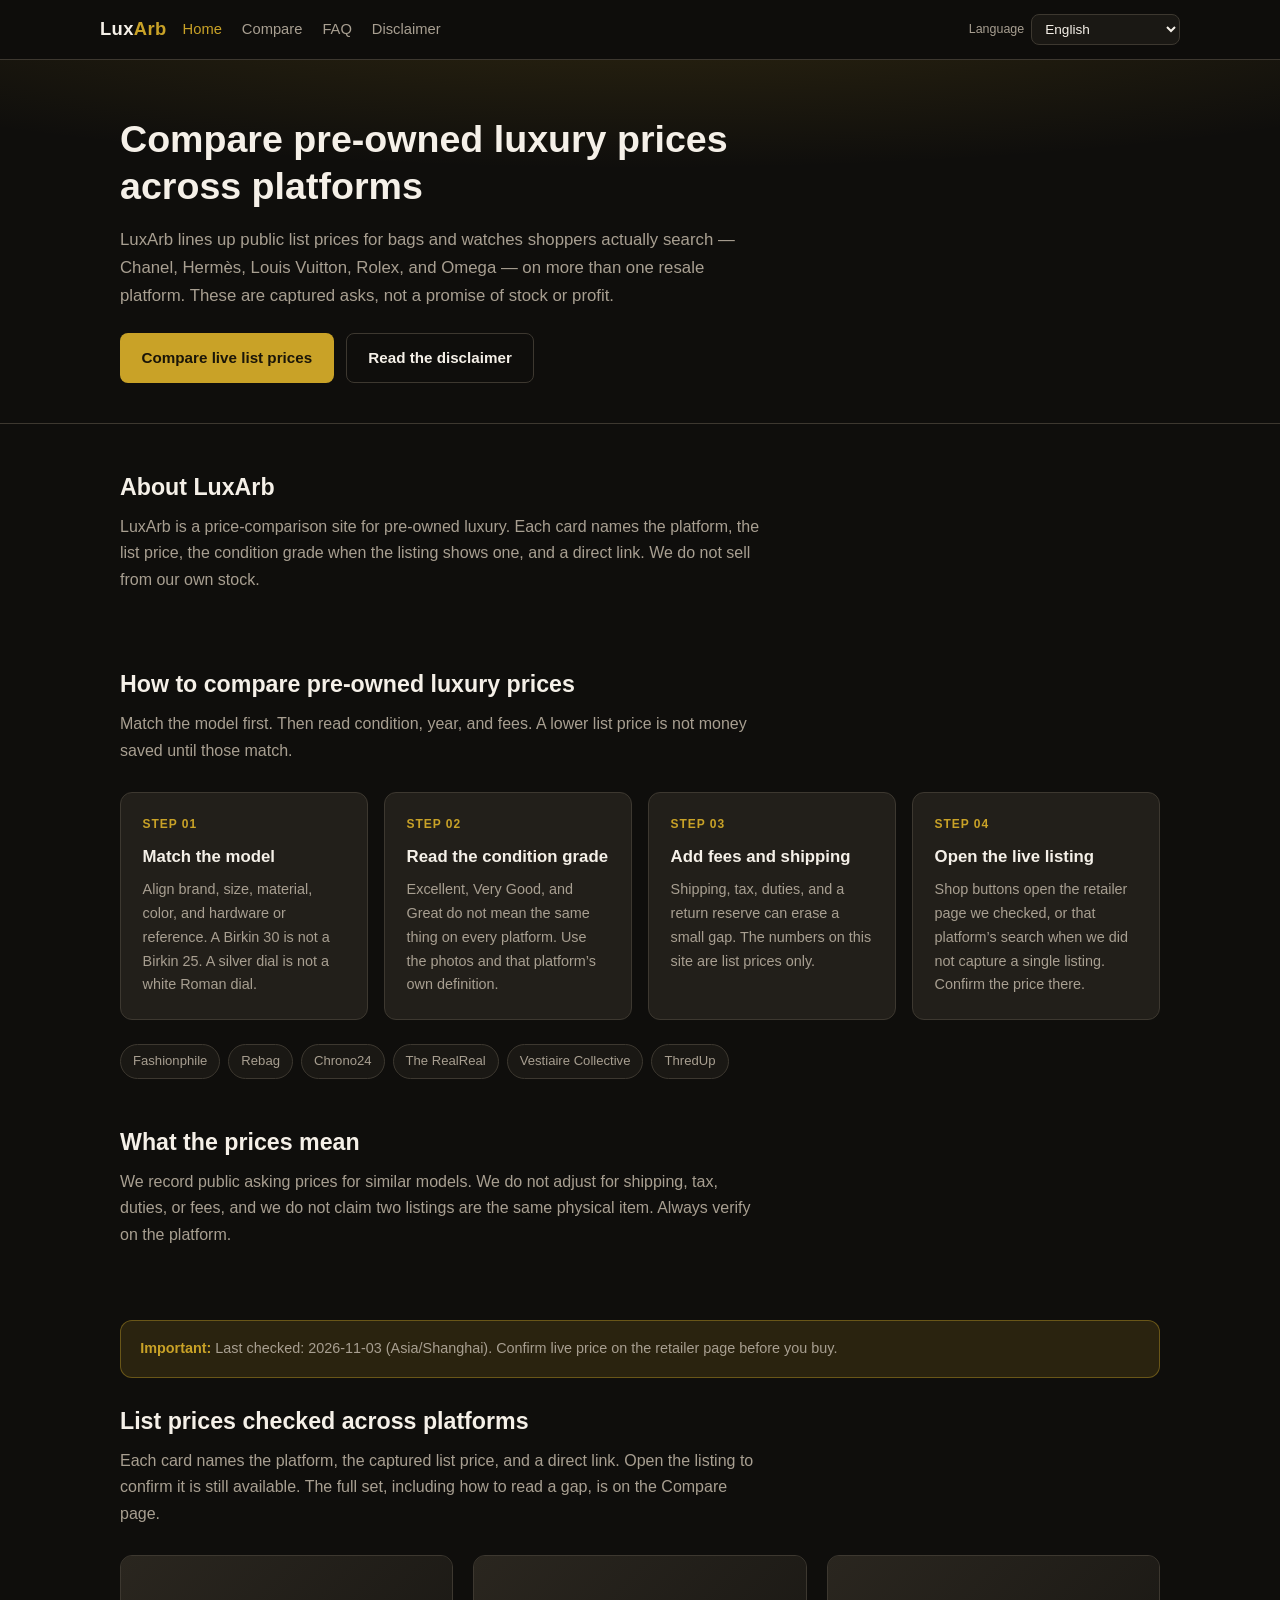
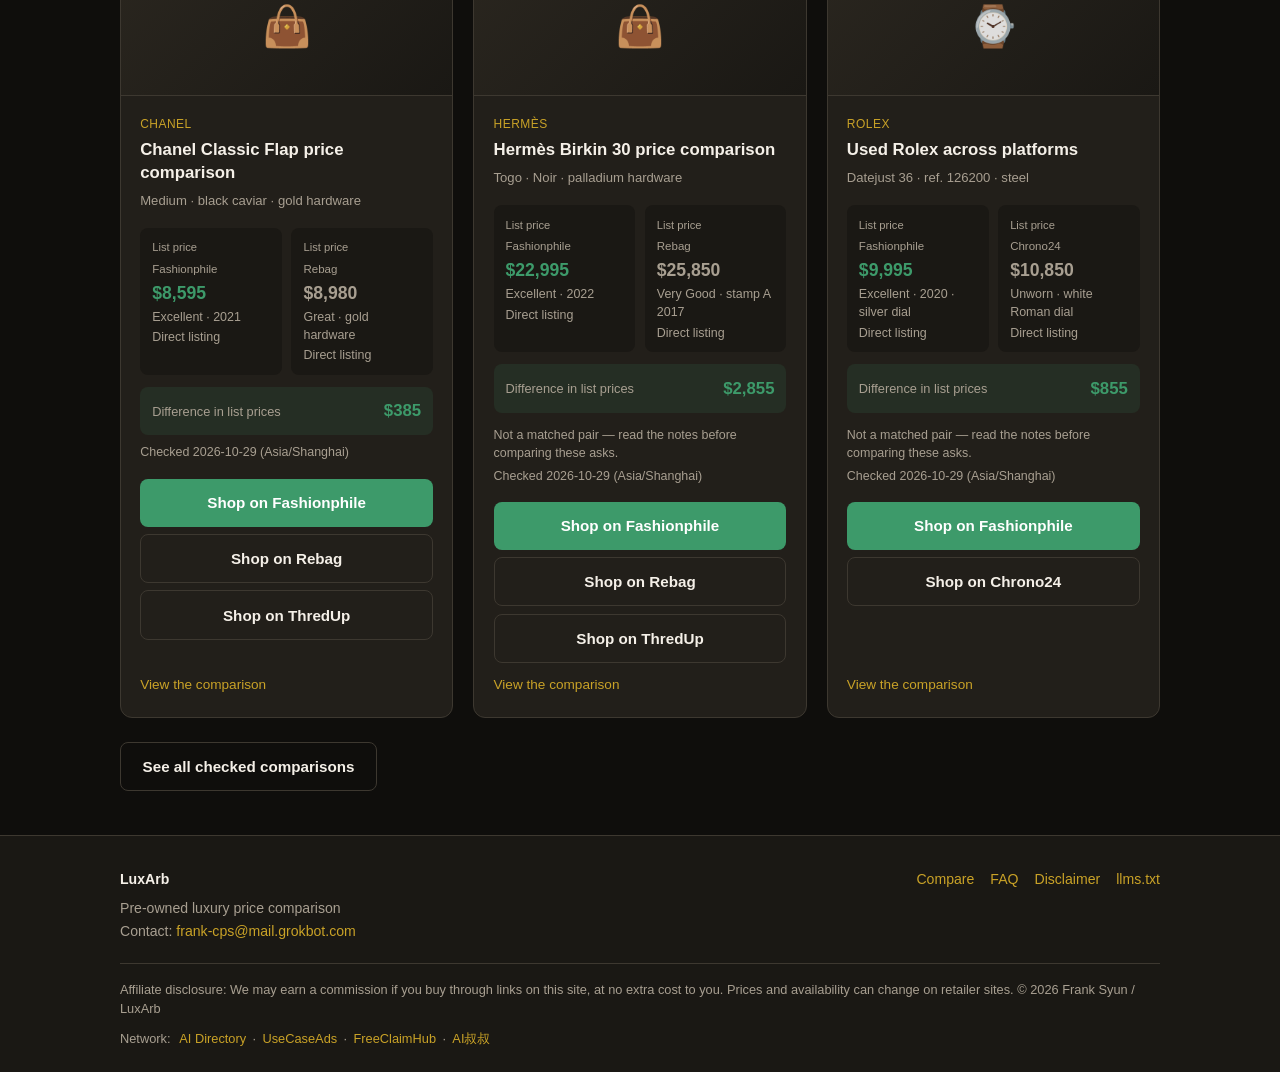
==== commit 58f9d969: "Add a sister-sites network nav to public footers Keep the existing affiliate disclosure sentence and" ====
--- a/index.html
+++ b/index.html
@@ -5,7 +5,7 @@
   <meta name="viewport" content="width=device-width, initial-scale=1" />
   <title>Compare Pre-Owned Luxury Prices Across Platforms | LuxArb</title>
   <meta data-i18n-title="meta.title.home" />
-  <meta name="description" data-i18n-attr="content:meta.desc.home" content="Compare pre-owned Chanel, Hermès, Louis Vuitton, Rolex, and Omega list prices, and read buying guides for the Classic Flap, Birkin, Neverfull, and more. Confirm condition and fees on the retailer." />
+  <meta name="description" data-i18n-attr="content:meta.desc.home" content="Compare live list prices for pre-owned Chanel, Hermès, Louis Vuitton, Rolex, and Omega across resale platforms. Snapshots only — confirm condition, fees, and stock on the retailer." />
   <meta name="fo-verify" content="dd69dd7d-264a-4a37-8941-44443f92b0c6" />
   <link rel="canonical" href="https://getluxarb.com/" />
   <meta property="og:type" content="website" />
@@ -13,10 +13,10 @@
   <meta property="og:locale" content="en_US" />
   <meta property="og:url" content="https://getluxarb.com/" />
   <meta property="og:title" content="Compare Pre-Owned Luxury Prices Across Platforms | LuxArb" />
-  <meta property="og:description" content="Compare pre-owned Chanel, Hermès, Louis Vuitton, Rolex, and Omega list prices, and read buying guides for the Classic Flap, Birkin, Neverfull, and more. Confirm condition and fees on the retailer." />
+  <meta property="og:description" content="Compare live list prices for pre-owned Chanel, Hermès, Louis Vuitton, Rolex, and Omega across resale platforms. Snapshots only — confirm condition, fees, and stock on the retailer." />
   <meta name="twitter:card" content="summary" />
   <meta name="twitter:title" content="Compare Pre-Owned Luxury Prices Across Platforms | LuxArb" />
-  <meta name="twitter:description" content="Compare pre-owned Chanel, Hermès, Louis Vuitton, Rolex, and Omega list prices, plus handbag buying guides. Confirm condition and fees on the retailer." />
+  <meta name="twitter:description" content="Compare live list prices for pre-owned Chanel, Hermès, Louis Vuitton, Rolex, and Omega across resale platforms." />
   <meta name="robots" content="index,follow" />
   <link rel="stylesheet" href="css/styles.css" />
   <script type="application/ld+json">
@@ -43,7 +43,6 @@
       <nav class="nav" aria-label="Main" data-i18n-attr="aria-label:nav.aria">
         <a href="index.html" class="active" data-i18n="nav.home">Home</a>
         <a href="compare.html" data-i18n="nav.compare">Compare</a>
-        <a href="guide-chanel-prices.html" data-i18n="nav.guides">Guides</a>
         <a href="compare.html#faq" data-i18n="nav.faq">FAQ</a>
         <a href="disclaimer.html" data-i18n="nav.disclaimer">Disclaimer</a>
       </nav>
@@ -57,7 +56,6 @@
         <p class="lead" data-i18n="hero.lead">LuxArb lines up public list prices for bags and watches shoppers actually search — Chanel, Hermès, Louis Vuitton, Rolex, and Omega — on more than one resale platform. These are captured asks, not a promise of stock or profit.</p>
         <div class="hero-actions">
           <a class="btn btn-primary" href="compare.html" data-i18n="hero.cta.compare">Compare live list prices</a>
-          <a class="btn btn-outline" href="guide-chanel-prices.html" data-i18n="hero.cta.guides">Read handbag guides</a>
           <a class="btn btn-outline" href="disclaimer.html" data-i18n="hero.cta.disclaimer">Read the disclaimer</a>
         </div>
       </div>
@@ -107,43 +105,6 @@
       </div>
     </section>
 
-    <section class="section" style="padding-top:0" id="guides">
-      <div class="container">
-        <h2 class="section-title" data-i18n="guides.home.title">Handbag buying guides</h2>
-        <p class="section-sub" data-i18n="guides.home.sub">Size, leather, and condition notes for bags shoppers compare most often. A checked list price appears only when we opened that listing. Search buttons open the shop so you can confirm the live ask.</p>
-        <div class="mode-grid">
-          <a class="mode-card" href="guide-chanel-prices.html">
-            <h3>How to compare secondhand Chanel prices</h3>
-            <p>Match the exact bag, then read condition and fees, before you treat two asks as a bargain.</p>
-          </a>
-          <a class="mode-card" href="product-chanel-flap.html">
-            <h3>Chanel Classic Flap</h3>
-            <p>Medium black caviar with gold hardware. Checked list prices, plus size and hardware notes.</p>
-          </a>
-          <a class="mode-card" href="product-chanel-woc.html">
-            <h3>Chanel Wallet on Chain</h3>
-            <p>Classic, Boy, and 19 closures are different bags. No saved list price — search the shops.</p>
-          </a>
-          <a class="mode-card" href="product-hermes-birkin.html">
-            <h3>Hermès Birkin 30</h3>
-            <p>Togo Noir with palladium hardware. Year and the lock set keep these asks from being a pair.</p>
-          </a>
-          <a class="mode-card" href="product-hermes-kelly.html">
-            <h3>Hermès Kelly</h3>
-            <p>Size, Sellier or Retourne, and the lock set. A Kelly is not a Birkin. No saved list price.</p>
-          </a>
-          <a class="mode-card" href="product-lv-neverfull.html">
-            <h3>Louis Vuitton Neverfull MM</h3>
-            <p>Damier Ebene tote. Canvas, handles, and the pochette, plus two checked list prices.</p>
-          </a>
-          <a class="mode-card" href="product-lv-speedy.html">
-            <h3>Louis Vuitton Speedy</h3>
-            <p>Size number and Bandoulière strap. A Speedy 30 is not a Neverfull. No saved list price.</p>
-          </a>
-        </div>
-      </div>
-    </section>
-
     <section class="section" style="padding-top:0">
       <div class="container">
         <h2 class="section-title" data-i18n="method.title">What the prices mean</h2>
@@ -155,7 +116,7 @@
       <div class="container">
         <div class="alert">
           <strong data-i18n="alert.important">Important:</strong>
-          <span data-i18n="alert.home"> Last checked: 2026-11-03 (Asia/Shanghai). Confirm live price on the retailer page before you buy.</span>
+          <span data-i18n="alert.home"> Prices below were read from public listings on 2026-10-29 (Asia/Shanghai). They can change or sell through. Condition, authentication, shipping, and fees change what you pay. This is not financial advice.</span>
         </div>
         <h2 class="section-title" data-i18n="featured.title">List prices checked across platforms</h2>
         <p class="section-sub" data-i18n="featured.sub">Each card names the platform, the captured list price, and a direct link. Open the listing to confirm it is still available. The full set, including how to read a gap, is on the Compare page.</p>
@@ -186,7 +147,7 @@
                 <span class="spread-label" data-i18n="label.spread">Difference in list prices</span>
                 <span class="spread-val">$385</span>
               </div>
-              <p class="verified">Last checked: 2026-11-03 (Asia/Shanghai). Confirm live price on the retailer page before you buy.</p>
+              <p class="verified"><span data-i18n="label.checked">Checked</span> 2026-10-29 (Asia/Shanghai)</p>
               <div class="btn-stack">
                 <a class="btn btn-cta js-outbound" data-offer="chanel-fashionphile" data-platform="fashionphile" href="https://www.fashionphile.com/products/chanel-caviar-quilted-medium-double-flap-black-1970317" rel="sponsored noopener noreferrer" target="_blank" data-i18n="cta.fashionphile">Shop on Fashionphile</a>
                 <a class="btn btn-outline js-outbound" data-offer="chanel-rebag" data-platform="rebag" href="https://shop.rebag.com/products/handbags-chanel-classic-double-flap-bag-quilted-caviar-medium4212783" rel="sponsored noopener noreferrer" target="_blank" data-i18n="cta.rebag">Shop on Rebag</a>
@@ -223,7 +184,7 @@
                 <span class="spread-val">$2,855</span>
               </div>
               <p class="match-note" data-i18n="label.notMatched">Not a matched pair — read the notes before comparing these asks.</p>
-              <p class="verified">Last checked: 2026-11-03 (Asia/Shanghai). Confirm live price on the retailer page before you buy.</p>
+              <p class="verified"><span data-i18n="label.checked">Checked</span> 2026-10-29 (Asia/Shanghai)</p>
               <div class="btn-stack">
                 <a class="btn btn-cta js-outbound" data-offer="birkin-fashionphile" data-platform="fashionphile" href="https://www.fashionphile.com/products/hermes-togo-birkin-30-black-1918032" rel="sponsored noopener noreferrer" target="_blank" data-i18n="cta.fashionphile">Shop on Fashionphile</a>
                 <a class="btn btn-outline js-outbound" data-offer="birkin-rebag" data-platform="rebag" href="https://shop.rebag.com/products/handbags-hermes-birkin-handbag-black-togo-with-palladium-hardware-304375161" rel="sponsored noopener noreferrer" target="_blank" data-i18n="cta.rebag">Shop on Rebag</a>
@@ -260,7 +221,7 @@
                 <span class="spread-val">$855</span>
               </div>
               <p class="match-note" data-i18n="label.notMatched">Not a matched pair — read the notes before comparing these asks.</p>
-              <p class="verified">Last checked: 2026-11-03 (Asia/Shanghai). Confirm live price on the retailer page before you buy.</p>
+              <p class="verified"><span data-i18n="label.checked">Checked</span> 2026-10-29 (Asia/Shanghai)</p>
               <div class="btn-stack">
                 <a class="btn btn-cta js-outbound" data-offer="datejust-fashionphile" data-platform="fashionphile" href="https://www.fashionphile.com/products/rolex-stainless-steel-36mm-oyster-perpetual-datejust-watch-silver-126200-1918093" rel="sponsored noopener noreferrer" target="_blank" data-i18n="cta.fashionphile">Shop on Fashionphile</a>
                 <a class="btn btn-outline js-outbound" data-offer="datejust-chrono24" data-platform="chrono24" href="https://www.chrono24.com/rolex/rolex-datejust-36mm-stainless-steel-smooth-bezel-white-roman-dial-jubilee-bracelet-126200--id25822328.htm" rel="sponsored noopener noreferrer" target="_blank" data-i18n="cta.chrono24">Shop on Chrono24</a>
@@ -284,16 +245,25 @@
         </div>
         <div class="footer-links">
           <a href="compare.html" data-i18n="footer.compare">Compare</a>
-          <a href="guide-chanel-prices.html" data-i18n="nav.guides">Guides</a>
           <a href="compare.html#faq" data-i18n="nav.faq">FAQ</a>
           <a href="disclaimer.html" data-i18n="footer.disclaimer">Disclaimer</a>
           <a href="llms.txt">llms.txt</a>
         </div>
       </div>
       <p class="footer-note">
-        <span id="footer-disclosure" class="footer-disclosure" lang="en">Affiliate disclosure: We may earn a commission if you buy through links on this site, at no extra cost to you. Prices and availability can change on retailer sites.</span>
+        <span id="footer-disclosure" data-i18n="footer.note">Links may open retailer sites; we may earn a commission when partner programs are active. Prices change. Confirm condition, authentication, and fees on the platform. Not financial advice.</span>
         © <span id="year">2026</span> Frank Syun / LuxArb
       </p>
+      <nav class="footer-network" aria-label="Sister sites">
+        <span class="footer-network-label">Network:</span>
+        <a href="https://adfor.ai/directory" rel="noopener noreferrer">AI Directory</a>
+        <span aria-hidden="true">·</span>
+        <a href="https://usecaseads.com" rel="noopener noreferrer">UseCaseAds</a>
+        <span aria-hidden="true">·</span>
+        <a href="https://www.freeclaimhub.com" rel="noopener noreferrer">FreeClaimHub</a>
+        <span aria-hidden="true">·</span>
+        <a href="https://aishushu.com" rel="noopener noreferrer">AI叔叔</a>
+      </nav>
     </div>
   </footer>
   <script src="js/i18n-refresh.js"></script>
--- a/css/styles.css
+++ b/css/styles.css
@@ -461,10 +461,17 @@
   font-size: 0.8rem;
   line-height: 1.5;
 }
-.footer-disclosure {
-  display: block;
-  margin-bottom: 0.45rem;
-}
+.footer-network {
+  display: flex;
+  flex-wrap: wrap;
+  align-items: baseline;
+  gap: 0.15rem 0.4rem;
+  margin-top: 0.65rem;
+  font-size: 0.8rem;
+  line-height: 1.5;
+  color: var(--text-muted);
+}
+.footer-network-label { margin-right: 0.15rem; }
 
 .page-header {
   padding: 2rem 0 0.5rem;
@@ -616,18 +623,3 @@
   margin: 1.25rem 0 0.4rem;
   color: var(--text);
 }
-
-a.mode-card {
-  color: inherit;
-  text-decoration: none;
-  display: block;
-}
-a.mode-card:hover {
-  border-color: rgba(201, 162, 39, 0.5);
-  text-decoration: none;
-  color: inherit;
-}
-a.mode-card h3 { color: var(--text); }
-
-.prose .btn-stack { max-width: 360px; margin: 1rem 0 0.35rem; }
-.prose .compare-table { margin: 0.75rem 0 1rem; }
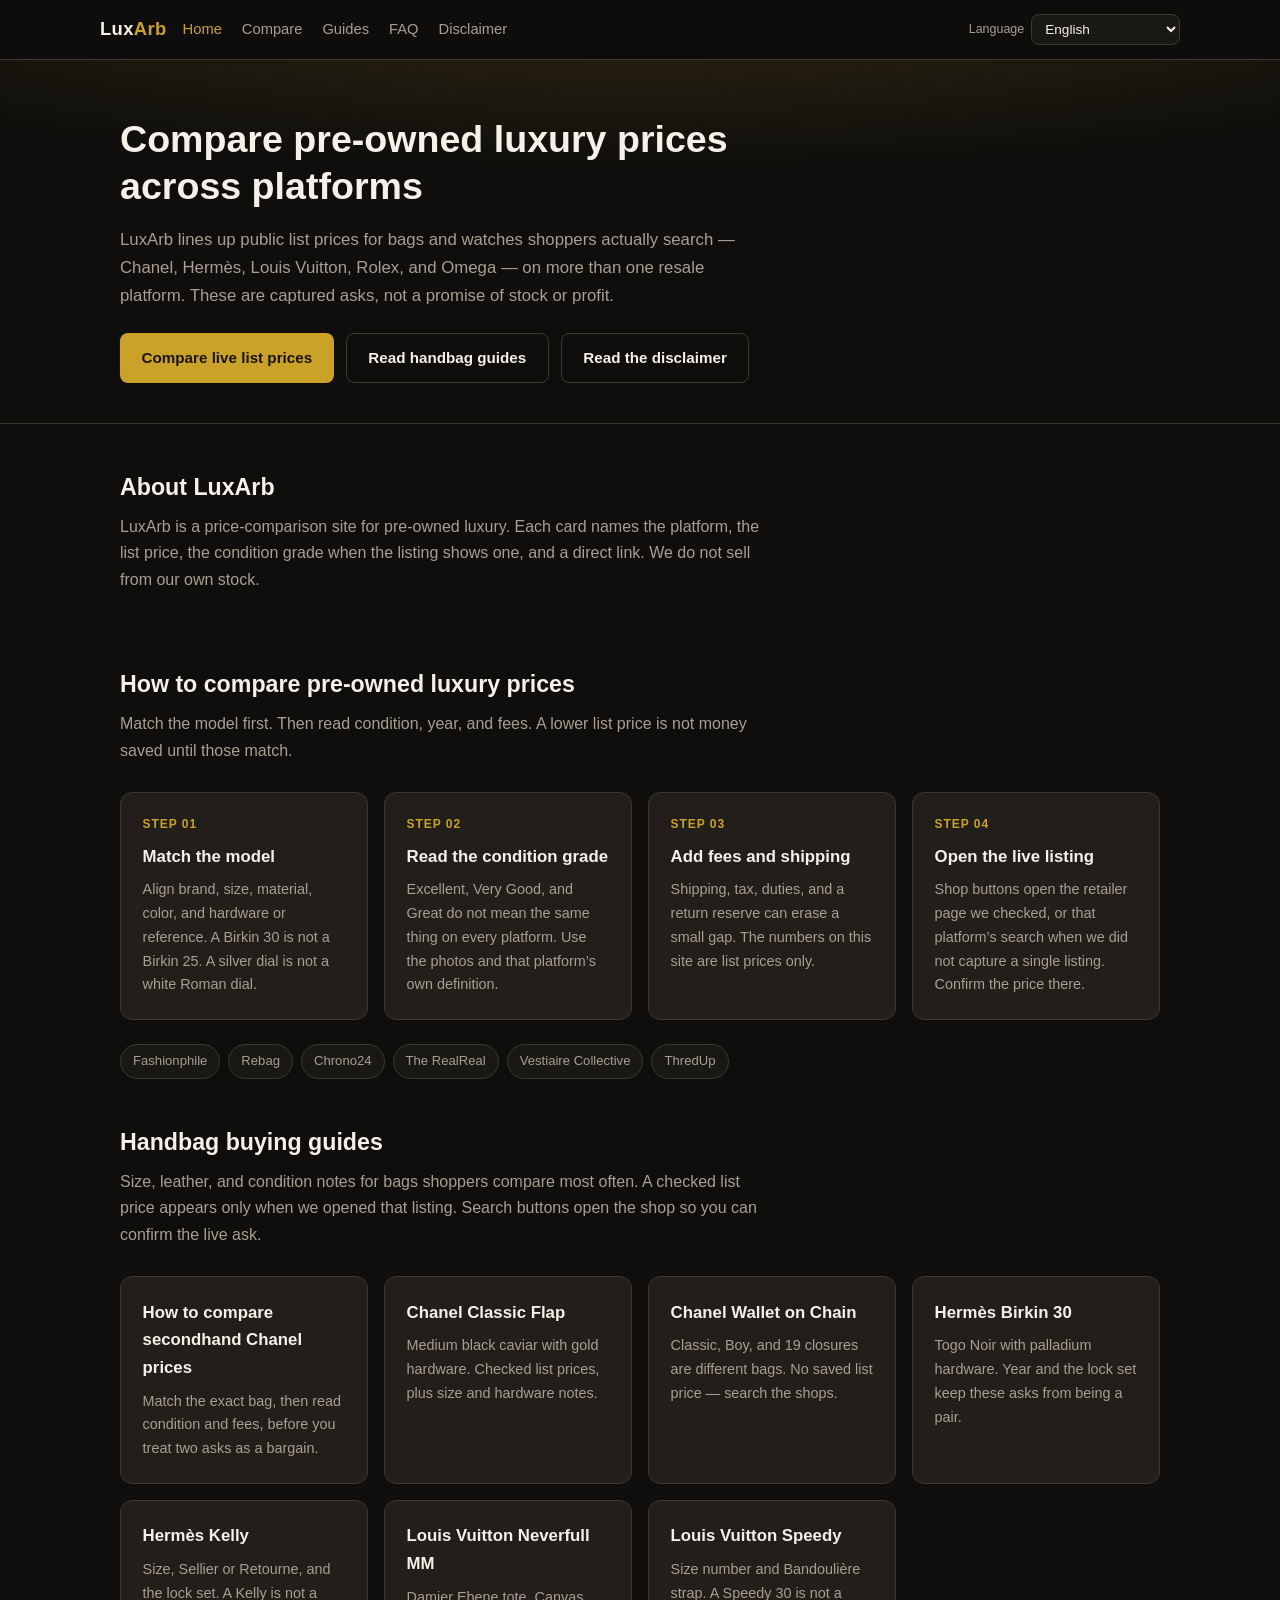
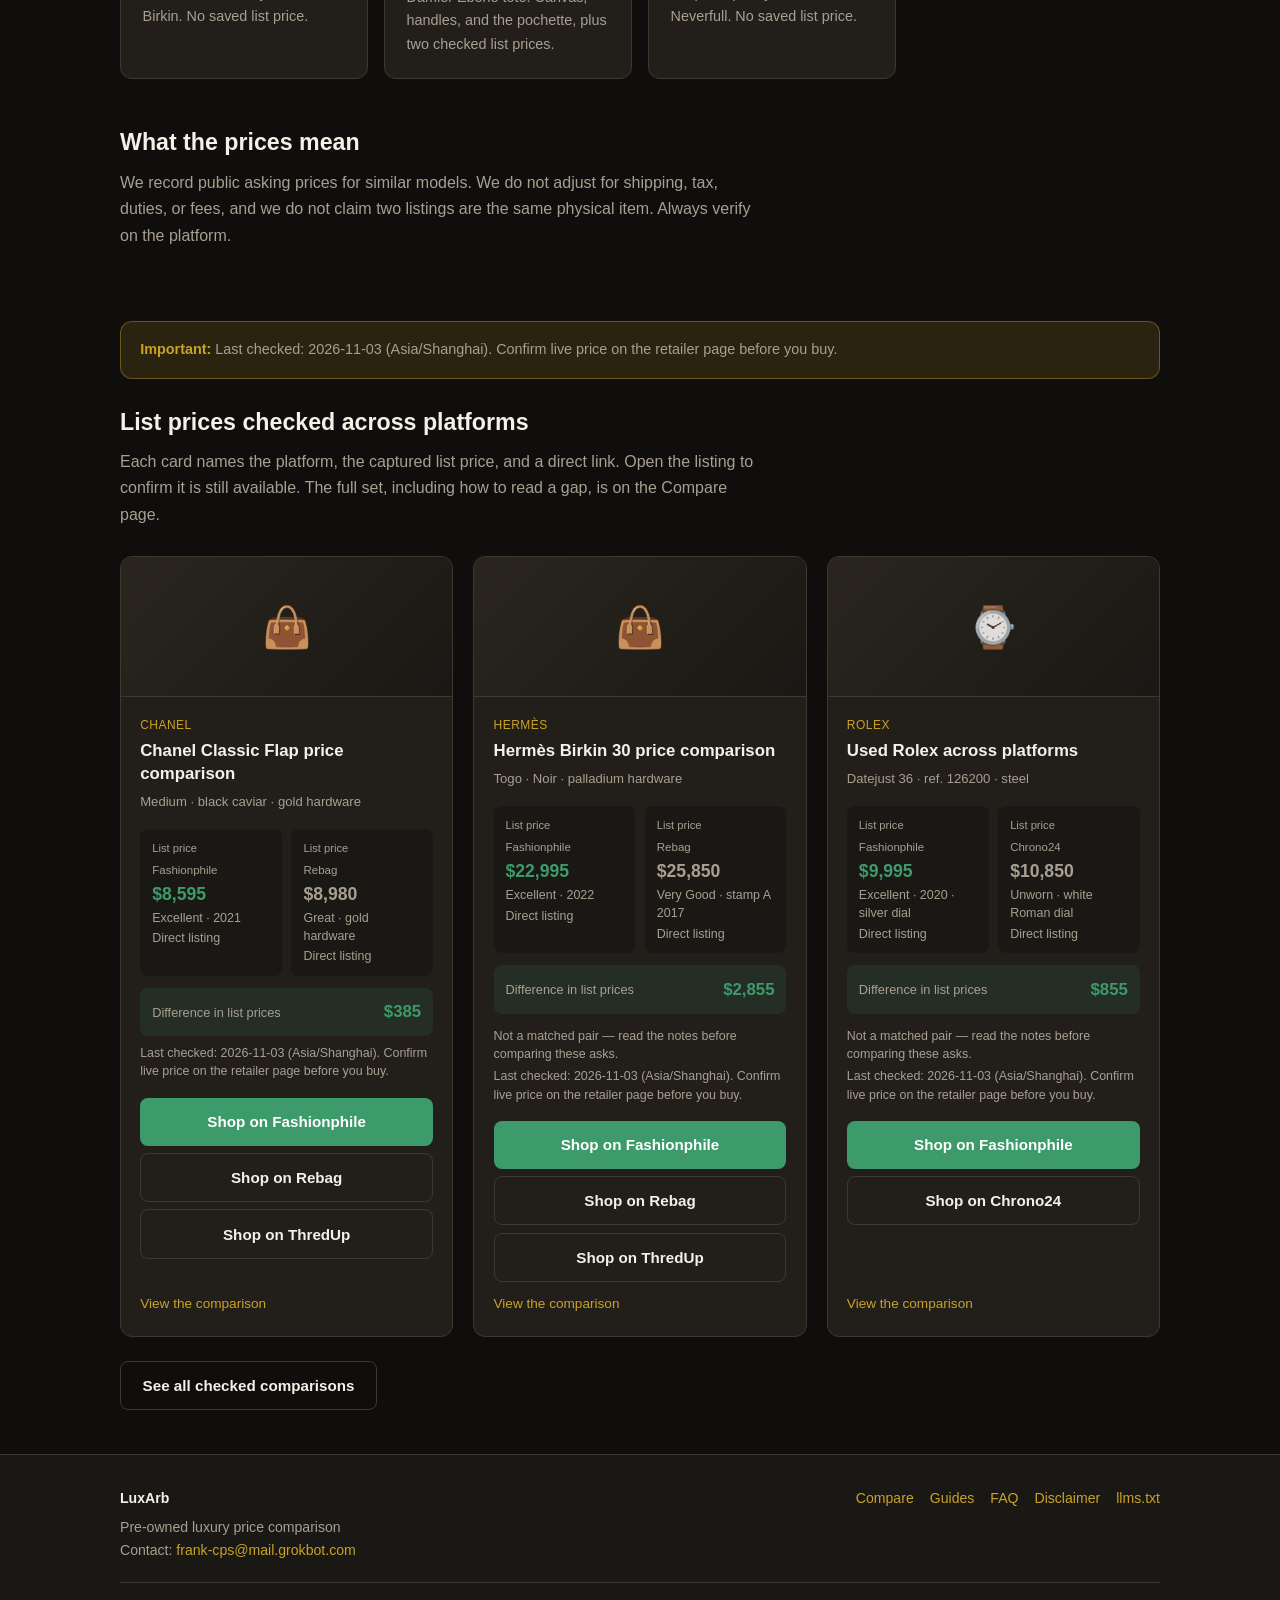
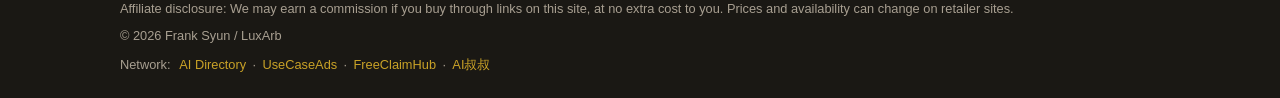
==== commit 92779129: "Merge main and keep the sister-sites footer on every public page Bring in the P0-10 affiliate disclo" ====
--- a/index.html
+++ b/index.html
@@ -5,7 +5,7 @@
   <meta name="viewport" content="width=device-width, initial-scale=1" />
   <title>Compare Pre-Owned Luxury Prices Across Platforms | LuxArb</title>
   <meta data-i18n-title="meta.title.home" />
-  <meta name="description" data-i18n-attr="content:meta.desc.home" content="Compare live list prices for pre-owned Chanel, Hermès, Louis Vuitton, Rolex, and Omega across resale platforms. Snapshots only — confirm condition, fees, and stock on the retailer." />
+  <meta name="description" data-i18n-attr="content:meta.desc.home" content="Compare pre-owned Chanel, Hermès, Louis Vuitton, Rolex, and Omega list prices, and read buying guides for the Classic Flap, Birkin, Neverfull, and more. Confirm condition and fees on the retailer." />
   <meta name="fo-verify" content="dd69dd7d-264a-4a37-8941-44443f92b0c6" />
   <link rel="canonical" href="https://getluxarb.com/" />
   <meta property="og:type" content="website" />
@@ -13,10 +13,10 @@
   <meta property="og:locale" content="en_US" />
   <meta property="og:url" content="https://getluxarb.com/" />
   <meta property="og:title" content="Compare Pre-Owned Luxury Prices Across Platforms | LuxArb" />
-  <meta property="og:description" content="Compare live list prices for pre-owned Chanel, Hermès, Louis Vuitton, Rolex, and Omega across resale platforms. Snapshots only — confirm condition, fees, and stock on the retailer." />
+  <meta property="og:description" content="Compare pre-owned Chanel, Hermès, Louis Vuitton, Rolex, and Omega list prices, and read buying guides for the Classic Flap, Birkin, Neverfull, and more. Confirm condition and fees on the retailer." />
   <meta name="twitter:card" content="summary" />
   <meta name="twitter:title" content="Compare Pre-Owned Luxury Prices Across Platforms | LuxArb" />
-  <meta name="twitter:description" content="Compare live list prices for pre-owned Chanel, Hermès, Louis Vuitton, Rolex, and Omega across resale platforms." />
+  <meta name="twitter:description" content="Compare pre-owned Chanel, Hermès, Louis Vuitton, Rolex, and Omega list prices, plus handbag buying guides. Confirm condition and fees on the retailer." />
   <meta name="robots" content="index,follow" />
   <link rel="stylesheet" href="css/styles.css" />
   <script type="application/ld+json">
@@ -43,6 +43,7 @@
       <nav class="nav" aria-label="Main" data-i18n-attr="aria-label:nav.aria">
         <a href="index.html" class="active" data-i18n="nav.home">Home</a>
         <a href="compare.html" data-i18n="nav.compare">Compare</a>
+        <a href="guide-chanel-prices.html" data-i18n="nav.guides">Guides</a>
         <a href="compare.html#faq" data-i18n="nav.faq">FAQ</a>
         <a href="disclaimer.html" data-i18n="nav.disclaimer">Disclaimer</a>
       </nav>
@@ -56,6 +57,7 @@
         <p class="lead" data-i18n="hero.lead">LuxArb lines up public list prices for bags and watches shoppers actually search — Chanel, Hermès, Louis Vuitton, Rolex, and Omega — on more than one resale platform. These are captured asks, not a promise of stock or profit.</p>
         <div class="hero-actions">
           <a class="btn btn-primary" href="compare.html" data-i18n="hero.cta.compare">Compare live list prices</a>
+          <a class="btn btn-outline" href="guide-chanel-prices.html" data-i18n="hero.cta.guides">Read handbag guides</a>
           <a class="btn btn-outline" href="disclaimer.html" data-i18n="hero.cta.disclaimer">Read the disclaimer</a>
         </div>
       </div>
@@ -105,6 +107,43 @@
       </div>
     </section>
 
+    <section class="section" style="padding-top:0" id="guides">
+      <div class="container">
+        <h2 class="section-title" data-i18n="guides.home.title">Handbag buying guides</h2>
+        <p class="section-sub" data-i18n="guides.home.sub">Size, leather, and condition notes for bags shoppers compare most often. A checked list price appears only when we opened that listing. Search buttons open the shop so you can confirm the live ask.</p>
+        <div class="mode-grid">
+          <a class="mode-card" href="guide-chanel-prices.html">
+            <h3>How to compare secondhand Chanel prices</h3>
+            <p>Match the exact bag, then read condition and fees, before you treat two asks as a bargain.</p>
+          </a>
+          <a class="mode-card" href="product-chanel-flap.html">
+            <h3>Chanel Classic Flap</h3>
+            <p>Medium black caviar with gold hardware. Checked list prices, plus size and hardware notes.</p>
+          </a>
+          <a class="mode-card" href="product-chanel-woc.html">
+            <h3>Chanel Wallet on Chain</h3>
+            <p>Classic, Boy, and 19 closures are different bags. No saved list price — search the shops.</p>
+          </a>
+          <a class="mode-card" href="product-hermes-birkin.html">
+            <h3>Hermès Birkin 30</h3>
+            <p>Togo Noir with palladium hardware. Year and the lock set keep these asks from being a pair.</p>
+          </a>
+          <a class="mode-card" href="product-hermes-kelly.html">
+            <h3>Hermès Kelly</h3>
+            <p>Size, Sellier or Retourne, and the lock set. A Kelly is not a Birkin. No saved list price.</p>
+          </a>
+          <a class="mode-card" href="product-lv-neverfull.html">
+            <h3>Louis Vuitton Neverfull MM</h3>
+            <p>Damier Ebene tote. Canvas, handles, and the pochette, plus two checked list prices.</p>
+          </a>
+          <a class="mode-card" href="product-lv-speedy.html">
+            <h3>Louis Vuitton Speedy</h3>
+            <p>Size number and Bandoulière strap. A Speedy 30 is not a Neverfull. No saved list price.</p>
+          </a>
+        </div>
+      </div>
+    </section>
+
     <section class="section" style="padding-top:0">
       <div class="container">
         <h2 class="section-title" data-i18n="method.title">What the prices mean</h2>
@@ -116,7 +155,7 @@
       <div class="container">
         <div class="alert">
           <strong data-i18n="alert.important">Important:</strong>
-          <span data-i18n="alert.home"> Prices below were read from public listings on 2026-10-29 (Asia/Shanghai). They can change or sell through. Condition, authentication, shipping, and fees change what you pay. This is not financial advice.</span>
+          <span data-i18n="alert.home"> Last checked: 2026-11-03 (Asia/Shanghai). Confirm live price on the retailer page before you buy.</span>
         </div>
         <h2 class="section-title" data-i18n="featured.title">List prices checked across platforms</h2>
         <p class="section-sub" data-i18n="featured.sub">Each card names the platform, the captured list price, and a direct link. Open the listing to confirm it is still available. The full set, including how to read a gap, is on the Compare page.</p>
@@ -147,7 +186,7 @@
                 <span class="spread-label" data-i18n="label.spread">Difference in list prices</span>
                 <span class="spread-val">$385</span>
               </div>
-              <p class="verified"><span data-i18n="label.checked">Checked</span> 2026-10-29 (Asia/Shanghai)</p>
+              <p class="verified">Last checked: 2026-11-03 (Asia/Shanghai). Confirm live price on the retailer page before you buy.</p>
               <div class="btn-stack">
                 <a class="btn btn-cta js-outbound" data-offer="chanel-fashionphile" data-platform="fashionphile" href="https://www.fashionphile.com/products/chanel-caviar-quilted-medium-double-flap-black-1970317" rel="sponsored noopener noreferrer" target="_blank" data-i18n="cta.fashionphile">Shop on Fashionphile</a>
                 <a class="btn btn-outline js-outbound" data-offer="chanel-rebag" data-platform="rebag" href="https://shop.rebag.com/products/handbags-chanel-classic-double-flap-bag-quilted-caviar-medium4212783" rel="sponsored noopener noreferrer" target="_blank" data-i18n="cta.rebag">Shop on Rebag</a>
@@ -184,7 +223,7 @@
                 <span class="spread-val">$2,855</span>
               </div>
               <p class="match-note" data-i18n="label.notMatched">Not a matched pair — read the notes before comparing these asks.</p>
-              <p class="verified"><span data-i18n="label.checked">Checked</span> 2026-10-29 (Asia/Shanghai)</p>
+              <p class="verified">Last checked: 2026-11-03 (Asia/Shanghai). Confirm live price on the retailer page before you buy.</p>
               <div class="btn-stack">
                 <a class="btn btn-cta js-outbound" data-offer="birkin-fashionphile" data-platform="fashionphile" href="https://www.fashionphile.com/products/hermes-togo-birkin-30-black-1918032" rel="sponsored noopener noreferrer" target="_blank" data-i18n="cta.fashionphile">Shop on Fashionphile</a>
                 <a class="btn btn-outline js-outbound" data-offer="birkin-rebag" data-platform="rebag" href="https://shop.rebag.com/products/handbags-hermes-birkin-handbag-black-togo-with-palladium-hardware-304375161" rel="sponsored noopener noreferrer" target="_blank" data-i18n="cta.rebag">Shop on Rebag</a>
@@ -221,7 +260,7 @@
                 <span class="spread-val">$855</span>
               </div>
               <p class="match-note" data-i18n="label.notMatched">Not a matched pair — read the notes before comparing these asks.</p>
-              <p class="verified"><span data-i18n="label.checked">Checked</span> 2026-10-29 (Asia/Shanghai)</p>
+              <p class="verified">Last checked: 2026-11-03 (Asia/Shanghai). Confirm live price on the retailer page before you buy.</p>
               <div class="btn-stack">
                 <a class="btn btn-cta js-outbound" data-offer="datejust-fashionphile" data-platform="fashionphile" href="https://www.fashionphile.com/products/rolex-stainless-steel-36mm-oyster-perpetual-datejust-watch-silver-126200-1918093" rel="sponsored noopener noreferrer" target="_blank" data-i18n="cta.fashionphile">Shop on Fashionphile</a>
                 <a class="btn btn-outline js-outbound" data-offer="datejust-chrono24" data-platform="chrono24" href="https://www.chrono24.com/rolex/rolex-datejust-36mm-stainless-steel-smooth-bezel-white-roman-dial-jubilee-bracelet-126200--id25822328.htm" rel="sponsored noopener noreferrer" target="_blank" data-i18n="cta.chrono24">Shop on Chrono24</a>
@@ -245,13 +284,14 @@
         </div>
         <div class="footer-links">
           <a href="compare.html" data-i18n="footer.compare">Compare</a>
+          <a href="guide-chanel-prices.html" data-i18n="nav.guides">Guides</a>
           <a href="compare.html#faq" data-i18n="nav.faq">FAQ</a>
           <a href="disclaimer.html" data-i18n="footer.disclaimer">Disclaimer</a>
           <a href="llms.txt">llms.txt</a>
         </div>
       </div>
       <p class="footer-note">
-        <span id="footer-disclosure" data-i18n="footer.note">Links may open retailer sites; we may earn a commission when partner programs are active. Prices change. Confirm condition, authentication, and fees on the platform. Not financial advice.</span>
+        <span id="footer-disclosure" class="footer-disclosure" lang="en">Affiliate disclosure: We may earn a commission if you buy through links on this site, at no extra cost to you. Prices and availability can change on retailer sites.</span>
         © <span id="year">2026</span> Frank Syun / LuxArb
       </p>
       <nav class="footer-network" aria-label="Sister sites">
--- a/css/styles.css
+++ b/css/styles.css
@@ -460,6 +460,10 @@
   border-top: 1px solid var(--border);
   font-size: 0.8rem;
   line-height: 1.5;
+}
+.footer-disclosure {
+  display: block;
+  margin-bottom: 0.45rem;
 }
 .footer-network {
   display: flex;
@@ -623,3 +627,18 @@
   margin: 1.25rem 0 0.4rem;
   color: var(--text);
 }
+
+a.mode-card {
+  color: inherit;
+  text-decoration: none;
+  display: block;
+}
+a.mode-card:hover {
+  border-color: rgba(201, 162, 39, 0.5);
+  text-decoration: none;
+  color: inherit;
+}
+a.mode-card h3 { color: var(--text); }
+
+.prose .btn-stack { max-width: 360px; margin: 1rem 0 0.35rem; }
+.prose .compare-table { margin: 0.75rem 0 1rem; }
